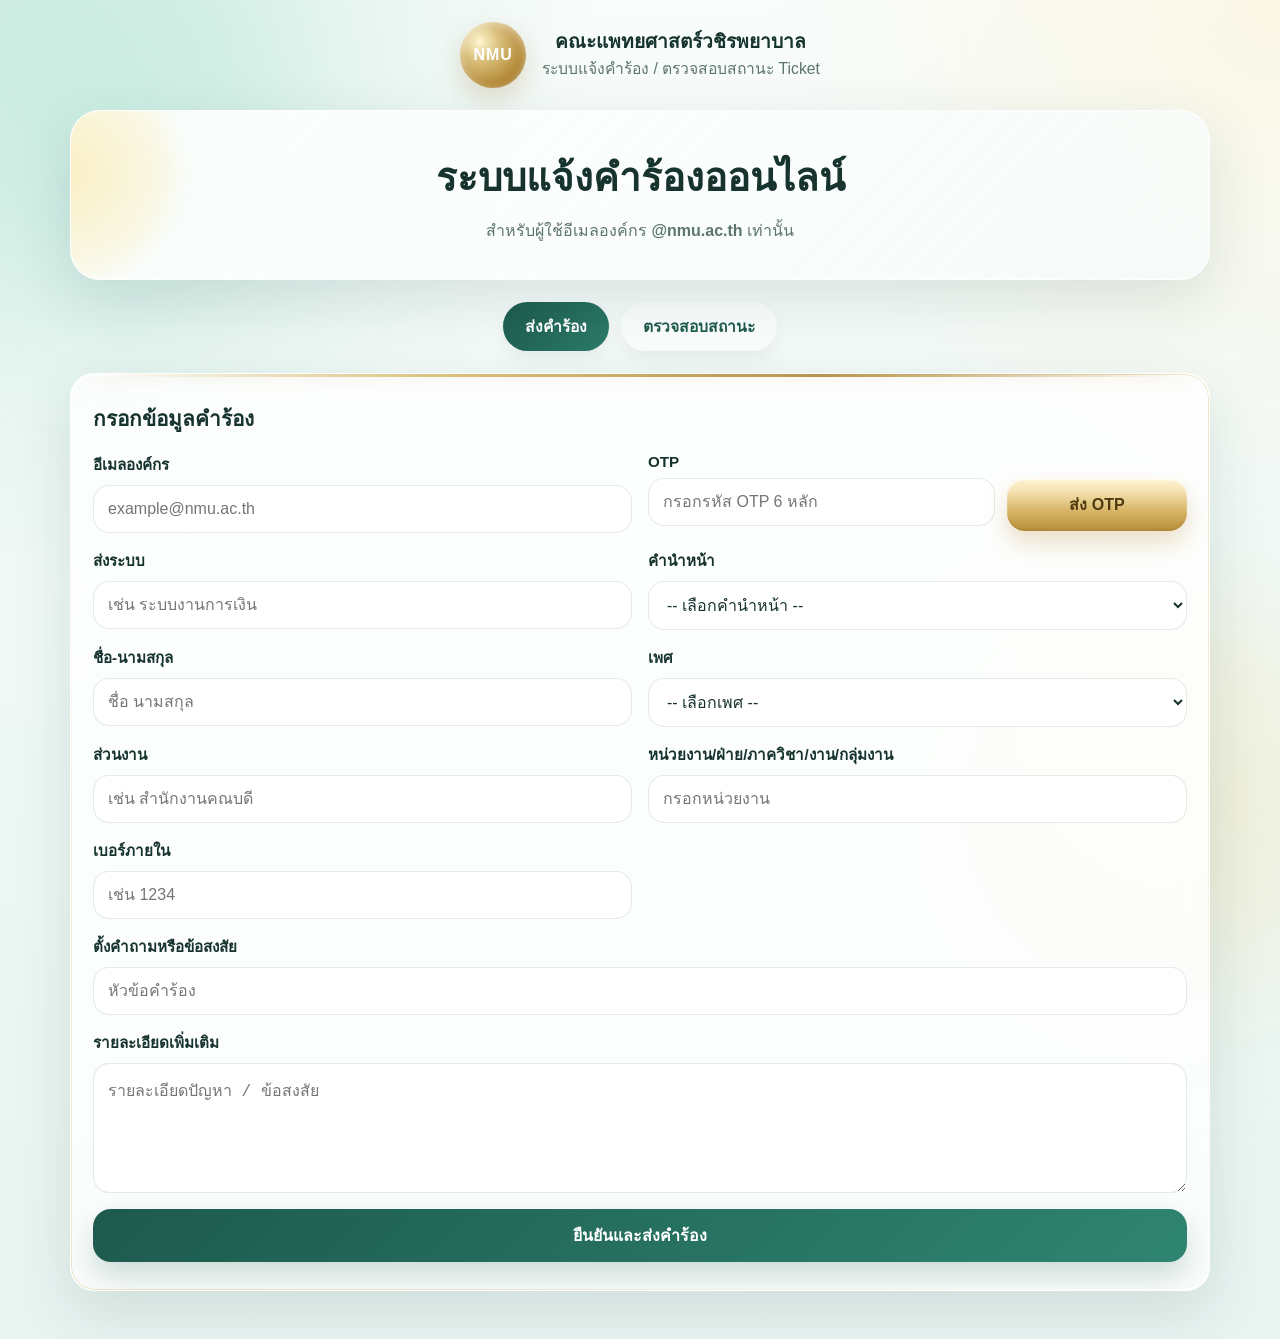
==== index.html @ 05d52d85 "Add files via upload from" ====
<!DOCTYPE html>
<html lang="th">
<head>
  <meta charset="UTF-8" />
  <meta name="viewport" content="width=device-width, initial-scale=1.0" />
  <title>ระบบแจ้งคำร้องออนไลน์</title>
  <link rel="stylesheet" href="style.css" />
</head>
<body>
  <div class="page-bg"></div>

  <header class="topbar">
    <div class="brand-wrap">
      <div class="brand-badge">NMU</div>
      <div class="brand-text">
        <div class="brand-line-1">คณะแพทยศาสตร์วชิรพยาบาล</div>
        <div class="brand-line-2">ระบบแจ้งคำร้อง / ตรวจสอบสถานะ Ticket</div>
      </div>
    </div>
  </header>

  <main class="container">
    <section class="hero-card">
      <div class="hero-glow"></div>
      <h1>ระบบแจ้งคำร้องออนไลน์</h1>
      <p>สำหรับผู้ใช้อีเมลองค์กร <strong>@nmu.ac.th</strong> เท่านั้น</p>
    </section>

    <div class="tabs">
      <button class="tab-btn active" data-tab="submitTab">ส่งคำร้อง</button>
      <button class="tab-btn" data-tab="statusTab">ตรวจสอบสถานะ</button>
    </div>

    <!-- SUBMIT TAB -->
    <section id="submitTab" class="tab-panel active">
      <div class="card luxury-card">
        <div class="card-top-line"></div>
        <h2>กรอกข้อมูลคำร้อง</h2>

        <form id="requestForm" class="form-grid">
          <div class="form-group">
            <label for="email">อีเมลองค์กร</label>
            <input type="email" id="email" placeholder="example@nmu.ac.th" required />
          </div>

          <div class="form-group otp-row">
            <div class="otp-col">
              <label for="otp">OTP</label>
              <input type="text" id="otp" placeholder="กรอกรหัส OTP 6 หลัก" maxlength="6" />
            </div>
            <div class="otp-action">
              <label>&nbsp;</label>
              <button type="button" class="btn btn-gold" id="sendOtpBtn">ส่ง OTP</button>
            </div>
          </div>

          <div class="form-group">
            <label for="sendSystem">ส่งระบบ</label>
            <input type="text" id="sendSystem" placeholder="เช่น ระบบงานการเงิน" />
          </div>

          <div class="form-group">
            <label for="titleName">คำนำหน้า</label>
            <select id="titleName">
              <option value="">-- เลือกคำนำหน้า --</option>
              <option>นาย</option>
              <option>นาง</option>
              <option>นางสาว</option>
              <option>ดร.</option>
              <option>ผศ.</option>
              <option>รศ.</option>
              <option>ศ.</option>
            </select>
          </div>

          <div class="form-group">
            <label for="fullName">ชื่อ-นามสกุล</label>
            <input type="text" id="fullName" placeholder="ชื่อ นามสกุล" required />
          </div>

          <div class="form-group">
            <label for="gender">เพศ</label>
            <select id="gender">
              <option value="">-- เลือกเพศ --</option>
              <option>ชาย</option>
              <option>หญิง</option>
              <option>ไม่ระบุ</option>
            </select>
          </div>

          <div class="form-group">
            <label for="division">ส่วนงาน</label>
            <input type="text" id="division" placeholder="เช่น สำนักงานคณบดี" />
          </div>

          <div class="form-group">
            <label for="department">หน่วยงาน/ฝ่าย/ภาควิชา/งาน/กลุ่มงาน</label>
            <input type="text" id="department" placeholder="กรอกหน่วยงาน" />
          </div>

          <div class="form-group">
            <label for="phone">เบอร์ภายใน</label>
            <input type="text" id="phone" placeholder="เช่น 1234" />
          </div>

          <div class="form-group full">
            <label for="question">ตั้งคำถามหรือข้อสงสัย</label>
            <input type="text" id="question" placeholder="หัวข้อคำร้อง" required />
          </div>

          <div class="form-group full">
            <label for="detail">รายละเอียดเพิ่มเติม</label>
            <textarea id="detail" rows="5" placeholder="รายละเอียดปัญหา / ข้อสงสัย"></textarea>
          </div>

          <div class="form-group full">
            <button type="submit" class="btn btn-primary">ยืนยันและส่งคำร้อง</button>
          </div>
        </form>
      </div>
    </section>

    <!-- STATUS TAB -->
    <section id="statusTab" class="tab-panel">
      <div class="card luxury-card">
        <div class="card-top-line"></div>
        <h2>ตรวจสอบสถานะ Ticket</h2>

        <form id="statusForm" class="form-grid">
          <div class="form-group">
            <label for="statusEmail">อีเมลองค์กร</label>
            <input type="email" id="statusEmail" placeholder="example@nmu.ac.th" required />
          </div>

          <div class="form-group otp-row">
            <div class="otp-col">
              <label for="statusOtp">OTP</label>
              <input type="text" id="statusOtp" placeholder="กรอกรหัส OTP 6 หลัก" maxlength="6" />
            </div>
            <div class="otp-action">
              <label>&nbsp;</label>
              <button type="button" class="btn btn-gold" id="sendStatusOtpBtn">ส่ง OTP</button>
            </div>
          </div>

          <div class="form-group full">
            <label for="ticketId">เลข Ticket</label>
            <input type="text" id="ticketId" placeholder="เช่น ACC210320260001" required />
          </div>

          <div class="form-group full">
            <button type="submit" class="btn btn-primary">ตรวจสอบสถานะ</button>
          </div>
        </form>

        <div id="statusResult" class="status-result hidden"></div>
      </div>
    </section>
  </main>

  <!-- POPUP -->
  <div id="popup" class="popup hidden">
    <div class="popup-card certificate-popup">
      <div class="cert-border"></div>
      <div class="cert-inner">
        <h3 id="popupTitle">สำเร็จ</h3>
        <p id="popupMessage">ดำเนินการเรียบร้อย</p>
        <button id="closePopupBtn" class="btn btn-primary">ปิด</button>
      </div>
    </div>
  </div>

  <div id="loading" class="loading hidden">
    <div class="loading-card">
      <div class="spinner"></div>
      <p>กำลังดำเนินการ...</p>
    </div>
  </div>

  <script src="app.js"></script>
</body>
</html>
---- style.css ----
:root {
  --bg1: #eef8f5;
  --bg2: #f8fcfb;
  --bg3: #e8f4f1;
  --card: rgba(255,255,255,0.82);
  --text: #16332e;
  --muted: #5d756f;
  --line: rgba(180, 151, 90, 0.28);
  --gold1: #d9bf7a;
  --gold2: #b8954a;
  --gold3: #f5e7b7;
  --green1: #1d5a4d;
  --green2: #2d7c6b;
  --shadow: 0 20px 60px rgba(15, 54, 47, 0.12);
  --radius: 24px;
}

* {
  box-sizing: border-box;
}

html, body {
  margin: 0;
  padding: 0;
  min-height: 100%;
  font-family: "Segoe UI", Tahoma, sans-serif;
  color: var(--text);
  background:
    radial-gradient(circle at top left, rgba(208,236,228,0.9), transparent 32%),
    radial-gradient(circle at top right, rgba(255,244,214,0.55), transparent 28%),
    linear-gradient(180deg, var(--bg2), var(--bg1) 55%, var(--bg3));
}

body {
  position: relative;
  overflow-x: hidden;
}

.page-bg::before,
.page-bg::after {
  content: "";
  position: fixed;
  inset: auto;
  width: 380px;
  height: 380px;
  border-radius: 50%;
  filter: blur(70px);
  pointer-events: none;
  z-index: 0;
}

.page-bg::before {
  top: -80px;
  left: -80px;
  background: rgba(191, 233, 220, 0.55);
}

.page-bg::after {
  right: -70px;
  bottom: -90px;
  background: rgba(246, 227, 175, 0.35);
}

.topbar {
  position: relative;
  z-index: 2;
  padding: 22px 20px 8px;
}

.brand-wrap {
  max-width: 1180px;
  margin: 0 auto;
  display: flex;
  align-items: center;
  justify-content: center;
  gap: 16px;
  text-align: center;
}

.brand-badge {
  width: 66px;
  height: 66px;
  border-radius: 50%;
  display: grid;
  place-items: center;
  font-weight: 800;
  letter-spacing: 1px;
  color: #fff;
  background:
    radial-gradient(circle at 30% 30%, #fff6d1 0, #d9bf7a 30%, #b28734 70%, #8f6a25 100%);
  box-shadow:
    inset 0 2px 8px rgba(255,255,255,0.55),
    0 10px 28px rgba(170, 133, 63, 0.28);
}

.brand-text {
  display: flex;
  flex-direction: column;
  gap: 4px;
}

.brand-line-1 {
  font-size: 1.2rem;
  font-weight: 800;
  line-height: 1.25;
}

.brand-line-2 {
  font-size: 0.98rem;
  color: var(--muted);
  line-height: 1.4;
}

.container {
  position: relative;
  z-index: 2;
  max-width: 1180px;
  margin: 0 auto;
  padding: 14px 20px 48px;
}

.hero-card {
  position: relative;
  overflow: hidden;
  background: linear-gradient(135deg, rgba(255,255,255,0.9), rgba(246,251,250,0.75));
  border: 1px solid rgba(255,255,255,0.85);
  border-radius: 30px;
  box-shadow: var(--shadow);
  padding: 36px 26px;
  text-align: center;
  margin-bottom: 22px;
}

.hero-card h1 {
  margin: 0 0 10px;
  font-size: clamp(1.6rem, 3vw, 2.6rem);
  font-weight: 800;
}

.hero-card p {
  margin: 0;
  color: var(--muted);
  font-size: 1rem;
}

.hero-glow {
  position: absolute;
  top: -30%;
  left: -10%;
  width: 220px;
  height: 220px;
  border-radius: 50%;
  background: radial-gradient(circle, rgba(250,237,188,0.9), rgba(250,237,188,0));
  filter: blur(12px);
}

.tabs {
  display: flex;
  gap: 12px;
  justify-content: center;
  margin-bottom: 22px;
  flex-wrap: wrap;
}

.tab-btn {
  border: none;
  border-radius: 999px;
  padding: 12px 22px;
  font-size: 0.98rem;
  font-weight: 700;
  cursor: pointer;
  transition: all 0.22s ease;
  background: rgba(255,255,255,0.65);
  color: var(--green1);
  box-shadow: 0 8px 20px rgba(0,0,0,0.06);
}

.tab-btn.active {
  color: #fff;
  background: linear-gradient(135deg, var(--green1), var(--green2));
}

.tab-panel {
  display: none;
}

.tab-panel.active {
  display: block;
}

.card {
  position: relative;
  overflow: hidden;
  border-radius: var(--radius);
  padding: 28px 22px;
  background: var(--card);
  backdrop-filter: blur(12px);
  border: 1px solid rgba(255,255,255,0.7);
  box-shadow: var(--shadow);
}

.luxury-card::before {
  content: "";
  position: absolute;
  inset: 0;
  pointer-events: none;
  border-radius: inherit;
  padding: 1px;
  background: linear-gradient(135deg, rgba(255,255,255,0.88), rgba(217,191,122,0.45), rgba(255,255,255,0.65));
  -webkit-mask:
    linear-gradient(#fff 0 0) content-box,
    linear-gradient(#fff 0 0);
  -webkit-mask-composite: xor;
          mask-composite: exclude;
}

.card-top-line {
  position: absolute;
  top: 0;
  left: 22px;
  right: 22px;
  height: 3px;
  border-radius: 0 0 999px 999px;
  background: linear-gradient(90deg, transparent, var(--gold1), var(--gold2), transparent);
  box-shadow: 0 0 16px rgba(191,149,74,0.35);
}

.card h2 {
  margin: 0 0 18px;
  font-size: 1.3rem;
}

.form-grid {
  display: grid;
  grid-template-columns: repeat(2, minmax(0, 1fr));
  gap: 16px;
}

.form-group {
  display: flex;
  flex-direction: column;
}

.form-group.full {
  grid-column: 1 / -1;
}

label {
  font-size: 0.95rem;
  font-weight: 700;
  margin-bottom: 8px;
}

input, select, textarea {
  width: 100%;
  border: 1px solid rgba(28, 87, 74, 0.12);
  background: rgba(255,255,255,0.88);
  color: var(--text);
  border-radius: 16px;
  padding: 14px 14px;
  font-size: 1rem;
  outline: none;
  transition: all 0.2s ease;
  box-shadow: inset 0 1px 0 rgba(255,255,255,0.7);
}

input:focus, select:focus, textarea:focus {
  border-color: rgba(184,149,74,0.72);
  box-shadow: 0 0 0 4px rgba(217,191,122,0.16);
}

textarea {
  resize: vertical;
  min-height: 130px;
}

.otp-row {
  display: grid;
  grid-template-columns: 1fr 180px;
  gap: 12px;
}

.otp-col,
.otp-action {
  display: flex;
  flex-direction: column;
}

.btn {
  border: none;
  border-radius: 18px;
  padding: 14px 20px;
  font-size: 1rem;
  font-weight: 800;
  cursor: pointer;
  transition: transform 0.18s ease, box-shadow 0.18s ease, opacity 0.18s ease;
}

.btn:hover {
  transform: translateY(-1px);
}

.btn:active {
  transform: translateY(0);
}

.btn-primary {
  color: #fff;
  background: linear-gradient(135deg, #1d5a4d, #2f8571);
  box-shadow: 0 14px 30px rgba(29, 90, 77, 0.22);
}

.btn-gold {
  color: #4f3a10;
  background:
    linear-gradient(180deg, #fff5d8 0%, #f3dfab 28%, #d7b567 62%, #b98f3a 100%);
  box-shadow:
    inset 0 2px 2px rgba(255,255,255,0.78),
    inset 0 -2px 3px rgba(111,78,20,0.12),
    0 12px 24px rgba(185, 143, 58, 0.28);
}

.status-result {
  margin-top: 18px;
  border-radius: 18px;
  padding: 18px;
  background: rgba(255,255,255,0.76);
  border: 1px solid rgba(184,149,74,0.2);
}

.status-item {
  padding: 10px 0;
  border-bottom: 1px dashed rgba(20,50,45,0.1);
}

.status-item:last-child {
  border-bottom: none;
}

.hidden {
  display: none !important;
}

.popup,
.loading {
  position: fixed;
  inset: 0;
  z-index: 9999;
  display: grid;
  place-items: center;
  background: rgba(8, 24, 20, 0.26);
  backdrop-filter: blur(6px);
  padding: 20px;
}

.popup-card,
.loading-card {
  width: min(92vw, 480px);
  background: rgba(255,255,255,0.95);
  border-radius: 24px;
  box-shadow: 0 30px 80px rgba(0,0,0,0.18);
}

.certificate-popup {
  position: relative;
  overflow: hidden;
  padding: 14px;
  background:
    linear-gradient(135deg, rgba(255,255,255,0.98), rgba(255,250,238,0.98));
}

.cert-border {
  position: absolute;
  inset: 0;
  pointer-events: none;
  border-radius: 24px;
  padding: 2px;
  background: linear-gradient(135deg, #fff4cf, #d7b567, #fff8e1);
  -webkit-mask:
    linear-gradient(#fff 0 0) content-box,
    linear-gradient(#fff 0 0);
  -webkit-mask-composite: xor;
          mask-composite: exclude;
}

.cert-inner {
  position: relative;
  padding: 28px 22px 22px;
  text-align: center;
}

.cert-inner h3 {
  margin: 0 0 12px;
  font-size: 1.45rem;
}

.cert-inner p {
  margin: 0 0 18px;
  color: var(--muted);
  line-height: 1.7;
  word-break: break-word;
}

.loading-card {
  text-align: center;
  padding: 26px;
}

.spinner {
  width: 52px;
  height: 52px;
  margin: 0 auto 12px;
  border: 5px solid rgba(29,90,77,0.12);
  border-top-color: var(--green1);
  border-radius: 50%;
  animation: spin 0.75s linear infinite;
}

@keyframes spin {
  to { transform: rotate(360deg); }
}

@media (max-width: 860px) {
  .form-grid {
    grid-template-columns: 1fr;
  }

  .otp-row {
    grid-template-columns: 1fr;
  }
}

@media (max-width: 560px) {
  .topbar {
    padding-top: 18px;
  }

  .brand-wrap {
    align-items: center;
    gap: 12px;
  }

  .brand-badge {
    width: 54px;
    height: 54px;
    font-size: 0.95rem;
  }

  .brand-line-1 {
    font-size: 1rem;
  }

  .brand-line-2 {
    font-size: 0.86rem;
  }

  .hero-card,
  .card {
    padding: 22px 16px;
    border-radius: 22px;
  }

  .btn {
    width: 100%;
  }
}
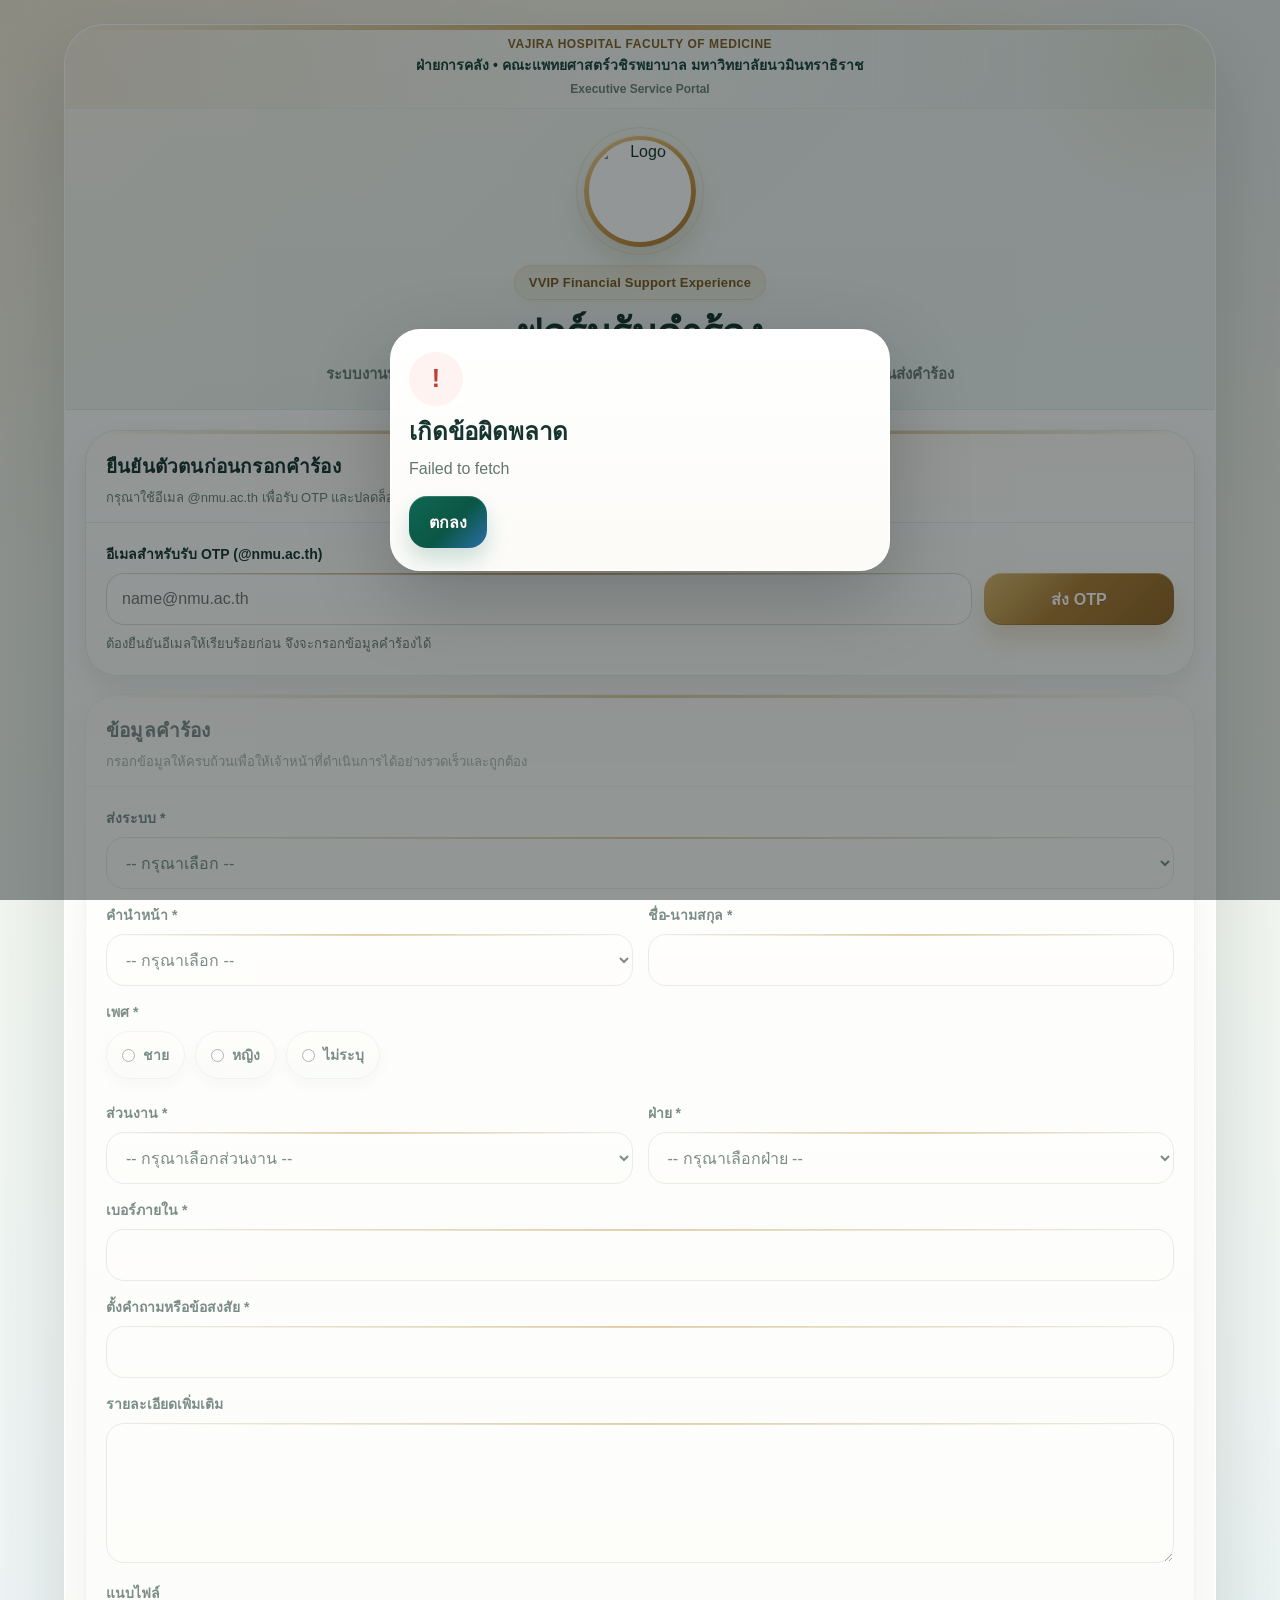
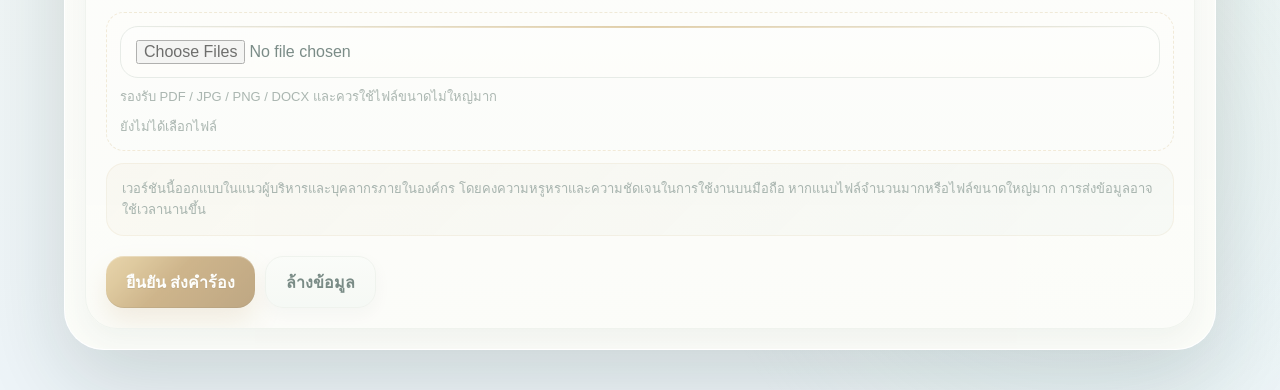
==== commit dc0dd98d: "Add files via upload" ====
--- a/index.html
+++ b/index.html
@@ -1,182 +1,216 @@
 <!DOCTYPE html>
 <html lang="th">
-<head>
-  <meta charset="UTF-8" />
-  <meta name="viewport" content="width=device-width, initial-scale=1.0" />
-  <title>ระบบแจ้งคำร้องออนไลน์</title>
-  <link rel="stylesheet" href="style.css" />
-</head>
-<body>
-  <div class="page-bg"></div>
-
-  <header class="topbar">
-    <div class="brand-wrap">
-      <div class="brand-badge">NMU</div>
-      <div class="brand-text">
-        <div class="brand-line-1">คณะแพทยศาสตร์วชิรพยาบาล</div>
-        <div class="brand-line-2">ระบบแจ้งคำร้อง / ตรวจสอบสถานะ Ticket</div>
-      </div>
-    </div>
-  </header>
-
-  <main class="container">
-    <section class="hero-card">
-      <div class="hero-glow"></div>
-      <h1>ระบบแจ้งคำร้องออนไลน์</h1>
-      <p>สำหรับผู้ใช้อีเมลองค์กร <strong>@nmu.ac.th</strong> เท่านั้น</p>
-    </section>
-
-    <div class="tabs">
-      <button class="tab-btn active" data-tab="submitTab">ส่งคำร้อง</button>
-      <button class="tab-btn" data-tab="statusTab">ตรวจสอบสถานะ</button>
-    </div>
-
-    <!-- SUBMIT TAB -->
-    <section id="submitTab" class="tab-panel active">
-      <div class="card luxury-card">
-        <div class="card-top-line"></div>
-        <h2>กรอกข้อมูลคำร้อง</h2>
-
-        <form id="requestForm" class="form-grid">
-          <div class="form-group">
-            <label for="email">อีเมลองค์กร</label>
-            <input type="email" id="email" placeholder="example@nmu.ac.th" required />
+  <head>
+    <meta charset="UTF-8">
+    <meta name="viewport" content="width=device-width, initial-scale=1, viewport-fit=cover">
+    <title>ฟอร์มรับคำร้อง - ฝ่ายการคลัง</title>
+    <link rel="stylesheet" href="style.css">
+  </head>
+  <body>
+    <div class="page">
+      <div class="shell">
+        <section class="hero">
+          <div class="hero-topbar">
+            <div class="hero-topbar-left">
+              <div class="inst-line-1">Vajira Hospital Faculty of Medicine</div>
+              <div class="inst-line-2">ฝ่ายการคลัง • คณะแพทยศาสตร์วชิรพยาบาล มหาวิทยาลัยนวมินทราธิราช</div>
+            </div>
+            <div class="hero-topbar-right">Executive Service Portal</div>
           </div>
 
-          <div class="form-group otp-row">
-            <div class="otp-col">
-              <label for="otp">OTP</label>
-              <input type="text" id="otp" placeholder="กรอกรหัส OTP 6 หลัก" maxlength="6" />
-            </div>
-            <div class="otp-action">
-              <label>&nbsp;</label>
-              <button type="button" class="btn btn-gold" id="sendOtpBtn">ส่ง OTP</button>
+          <div class="hero-main">
+            <div class="logo-frame">
+              <img
+                id="mainLogo"
+                src="https://drive.google.com/thumbnail?id=11pn9kzQIox1rgSxTGEpkeTaKn_-sllod&sz=w400"
+                alt="Logo"
+                loading="eager"
+                decoding="async"
+                onerror="this.onerror=null;this.src='https://drive.google.com/uc?export=view&id=11pn9kzQIox1rgSxTGEpkeTaKn_-sllod';"
+              >
+            </div>
+
+            <div class="hero-content">
+              <div class="hero-badge">VVIP Financial Support Experience</div>
+              <h1 class="hero-title">ฟอร์มรับคำร้อง</h1>
+              <p class="hero-subtitle">ระบบงานบัญชี สำหรับบุคลากรภายในองค์กร พร้อมยืนยันตัวตนด้วยอีเมลมหาวิทยาลัยก่อนส่งคำร้อง</p>
             </div>
           </div>
-
-          <div class="form-group">
-            <label for="sendSystem">ส่งระบบ</label>
-            <input type="text" id="sendSystem" placeholder="เช่น ระบบงานการเงิน" />
+        </section>
+
+        <div class="content">
+          <section class="panel">
+            <div class="panel-head">
+              <h2 class="panel-title">ยืนยันตัวตนก่อนกรอกคำร้อง</h2>
+              <p class="panel-sub">กรุณาใช้อีเมล @nmu.ac.th เพื่อรับ OTP และปลดล็อกแบบฟอร์มสำหรับการส่งคำร้อง</p>
+            </div>
+
+            <div class="panel-body">
+              <div class="field">
+                <label>อีเมลสำหรับรับ OTP (@nmu.ac.th)</label>
+                <div class="verify-layout">
+                  <div class="input-shell">
+                    <input type="email" id="ownerEmail" placeholder="name@nmu.ac.th" autocomplete="email">
+                  </div>
+                  <button class="btn-primary" type="button" id="otpBtn" onclick="openOtpFlow()">ส่ง OTP</button>
+                </div>
+
+                <div class="note">ต้องยืนยันอีเมลให้เรียบร้อยก่อน จึงจะกรอกข้อมูลคำร้องได้</div>
+                <div id="verifiedBadge" class="verified-badge hidden"></div>
+              </div>
+            </div>
+          </section>
+
+          <section class="panel form-locked" id="ticketFormArea">
+            <div class="panel-head">
+              <h2 class="panel-title">ข้อมูลคำร้อง</h2>
+              <p class="panel-sub">กรอกข้อมูลให้ครบถ้วนเพื่อให้เจ้าหน้าที่ดำเนินการได้อย่างรวดเร็วและถูกต้อง</p>
+            </div>
+
+            <div class="panel-body">
+              <div class="grid">
+                <div class="field full">
+                  <label>ส่งระบบ *</label>
+                  <div class="input-shell">
+                    <select id="sendSystem">
+                      <option value="">-- กรุณาเลือก --</option>
+                    </select>
+                  </div>
+                </div>
+
+                <div class="field">
+                  <label>คำนำหน้า *</label>
+                  <div class="input-shell">
+                    <select id="titleName">
+                      <option value="">-- กรุณาเลือก --</option>
+                      <option value="นาย">นาย</option>
+                      <option value="นาง">นาง</option>
+                      <option value="นางสาว">นางสาว</option>
+                      <option value="อื่นๆ">อื่นๆ</option>
+                    </select>
+                  </div>
+                </div>
+
+                <div class="field">
+                  <label>ชื่อ-นามสกุล *</label>
+                  <div class="input-shell">
+                    <input type="text" id="fullName" autocomplete="name">
+                  </div>
+                </div>
+
+                <div class="field full">
+                  <label>เพศ *</label>
+                  <div class="radio-wrap">
+                    <label class="radio-pill"><input type="radio" name="gender" value="ชาย"> ชาย</label>
+                    <label class="radio-pill"><input type="radio" name="gender" value="หญิง"> หญิง</label>
+                    <label class="radio-pill"><input type="radio" name="gender" value="ไม่ระบุ"> ไม่ระบุ</label>
+                  </div>
+                </div>
+
+                <div class="field">
+                  <label>ส่วนงาน *</label>
+                  <div class="input-shell">
+                    <select id="division">
+                      <option value="">-- กรุณาเลือกส่วนงาน --</option>
+                    </select>
+                  </div>
+                </div>
+
+                <div class="field">
+                  <label>ฝ่าย *</label>
+                  <div class="input-shell">
+                    <select id="department">
+                      <option value="">-- กรุณาเลือกฝ่าย --</option>
+                    </select>
+                  </div>
+                </div>
+
+                <div class="field full">
+                  <label>เบอร์ภายใน *</label>
+                  <div class="input-shell">
+                    <input type="text" id="phone" inputmode="numeric">
+                  </div>
+                </div>
+
+                <div class="field full">
+                  <label>ตั้งคำถามหรือข้อสงสัย *</label>
+                  <div class="input-shell">
+                    <input type="text" id="question">
+                  </div>
+                </div>
+
+                <div class="field full">
+                  <label>รายละเอียดเพิ่มเติม</label>
+                  <div class="input-shell">
+                    <textarea id="detail"></textarea>
+                  </div>
+                </div>
+
+                <div class="field full">
+                  <label>แนบไฟล์</label>
+                  <div class="file-card">
+                    <div class="input-shell">
+                      <input type="file" id="files" multiple>
+                    </div>
+                    <div class="note">รองรับ PDF / JPG / PNG / DOCX และควรใช้ไฟล์ขนาดไม่ใหญ่มาก</div>
+                    <div id="fileSummary" class="file-summary">ยังไม่ได้เลือกไฟล์</div>
+                  </div>
+                </div>
+              </div>
+
+              <div class="vvip-box">
+                เวอร์ชันนี้ออกแบบในแนวผู้บริหารและบุคลากรภายในองค์กร โดยคงความหรูหราและความชัดเจนในการใช้งานบนมือถือ หากแนบไฟล์จำนวนมากหรือไฟล์ขนาดใหญ่มาก การส่งข้อมูลอาจใช้เวลานานขึ้น
+              </div>
+
+              <div class="actions">
+                <button class="btn-primary" type="button" id="submitBtn" onclick="submitTicket()">ยืนยัน ส่งคำร้อง</button>
+                <button class="btn-secondary" type="button" onclick="resetForm()">ล้างข้อมูล</button>
+              </div>
+            </div>
+          </section>
+        </div>
+      </div>
+    </div>
+
+    <div id="loadingOverlay" class="loading-overlay">
+      <div class="loading-box">
+        <div class="spinner"></div>
+        <div id="loadingText">กำลังดำเนินการ...</div>
+      </div>
+    </div>
+
+    <div id="otpModal" class="modal-backdrop">
+      <div class="modal">
+        <h3>ยืนยันอีเมล</h3>
+        <p id="otpModalText">กรุณากรอก OTP ที่ส่งไปยังอีเมลของท่าน</p>
+
+        <div class="field">
+          <label>OTP 6 หลัก</label>
+          <div class="input-shell">
+            <input type="text" id="otpInput" maxlength="6" inputmode="numeric" placeholder="กรอกรหัส 6 หลัก">
           </div>
-
-          <div class="form-group">
-            <label for="titleName">คำนำหน้า</label>
-            <select id="titleName">
-              <option value="">-- เลือกคำนำหน้า --</option>
-              <option>นาย</option>
-              <option>นาง</option>
-              <option>นางสาว</option>
-              <option>ดร.</option>
-              <option>ผศ.</option>
-              <option>รศ.</option>
-              <option>ศ.</option>
-            </select>
-          </div>
-
-          <div class="form-group">
-            <label for="fullName">ชื่อ-นามสกุล</label>
-            <input type="text" id="fullName" placeholder="ชื่อ นามสกุล" required />
-          </div>
-
-          <div class="form-group">
-            <label for="gender">เพศ</label>
-            <select id="gender">
-              <option value="">-- เลือกเพศ --</option>
-              <option>ชาย</option>
-              <option>หญิง</option>
-              <option>ไม่ระบุ</option>
-            </select>
-          </div>
-
-          <div class="form-group">
-            <label for="division">ส่วนงาน</label>
-            <input type="text" id="division" placeholder="เช่น สำนักงานคณบดี" />
-          </div>
-
-          <div class="form-group">
-            <label for="department">หน่วยงาน/ฝ่าย/ภาควิชา/งาน/กลุ่มงาน</label>
-            <input type="text" id="department" placeholder="กรอกหน่วยงาน" />
-          </div>
-
-          <div class="form-group">
-            <label for="phone">เบอร์ภายใน</label>
-            <input type="text" id="phone" placeholder="เช่น 1234" />
-          </div>
-
-          <div class="form-group full">
-            <label for="question">ตั้งคำถามหรือข้อสงสัย</label>
-            <input type="text" id="question" placeholder="หัวข้อคำร้อง" required />
-          </div>
-
-          <div class="form-group full">
-            <label for="detail">รายละเอียดเพิ่มเติม</label>
-            <textarea id="detail" rows="5" placeholder="รายละเอียดปัญหา / ข้อสงสัย"></textarea>
-          </div>
-
-          <div class="form-group full">
-            <button type="submit" class="btn btn-primary">ยืนยันและส่งคำร้อง</button>
-          </div>
-        </form>
-      </div>
-    </section>
-
-    <!-- STATUS TAB -->
-    <section id="statusTab" class="tab-panel">
-      <div class="card luxury-card">
-        <div class="card-top-line"></div>
-        <h2>ตรวจสอบสถานะ Ticket</h2>
-
-        <form id="statusForm" class="form-grid">
-          <div class="form-group">
-            <label for="statusEmail">อีเมลองค์กร</label>
-            <input type="email" id="statusEmail" placeholder="example@nmu.ac.th" required />
-          </div>
-
-          <div class="form-group otp-row">
-            <div class="otp-col">
-              <label for="statusOtp">OTP</label>
-              <input type="text" id="statusOtp" placeholder="กรอกรหัส OTP 6 หลัก" maxlength="6" />
-            </div>
-            <div class="otp-action">
-              <label>&nbsp;</label>
-              <button type="button" class="btn btn-gold" id="sendStatusOtpBtn">ส่ง OTP</button>
-            </div>
-          </div>
-
-          <div class="form-group full">
-            <label for="ticketId">เลข Ticket</label>
-            <input type="text" id="ticketId" placeholder="เช่น ACC210320260001" required />
-          </div>
-
-          <div class="form-group full">
-            <button type="submit" class="btn btn-primary">ตรวจสอบสถานะ</button>
-          </div>
-        </form>
-
-        <div id="statusResult" class="status-result hidden"></div>
-      </div>
-    </section>
-  </main>
-
-  <!-- POPUP -->
-  <div id="popup" class="popup hidden">
-    <div class="popup-card certificate-popup">
-      <div class="cert-border"></div>
-      <div class="cert-inner">
-        <h3 id="popupTitle">สำเร็จ</h3>
-        <p id="popupMessage">ดำเนินการเรียบร้อย</p>
-        <button id="closePopupBtn" class="btn btn-primary">ปิด</button>
-      </div>
-    </div>
-  </div>
-
-  <div id="loading" class="loading hidden">
-    <div class="loading-card">
-      <div class="spinner"></div>
-      <p>กำลังดำเนินการ...</p>
-    </div>
-  </div>
-
-  <script src="app.js"></script>
-</body>
+        </div>
+
+        <div class="modal-actions">
+          <button class="btn-primary vip-dark" type="button" onclick="verifyOtp()">ยืนยัน OTP</button>
+          <button class="btn-outline" type="button" onclick="closeOtpModal()">ยกเลิก</button>
+        </div>
+      </div>
+    </div>
+
+    <div id="alertModal" class="modal-backdrop">
+      <div class="modal">
+        <div id="alertIcon" class="alert-icon alert-success">✓</div>
+        <h3 id="alertTitle">สำเร็จ</h3>
+        <p id="alertMessage">ทำรายการเรียบร้อยแล้ว</p>
+        <div id="alertExtra"></div>
+
+        <div class="modal-actions">
+          <button class="btn-primary vip-dark" type="button" onclick="closeAlertModal()">ตกลง</button>
+        </div>
+      </div>
+    </div>
+
+    <script src="app.js"></script>
+  </body>
 </html>
--- a/style.css
+++ b/style.css
@@ -1,466 +1,778 @@
-:root {
-  --bg1: #eef8f5;
-  --bg2: #f8fcfb;
-  --bg3: #e8f4f1;
-  --card: rgba(255,255,255,0.82);
-  --text: #16332e;
-  --muted: #5d756f;
-  --line: rgba(180, 151, 90, 0.28);
-  --gold1: #d9bf7a;
-  --gold2: #b8954a;
-  --gold3: #f5e7b7;
-  --green1: #1d5a4d;
-  --green2: #2d7c6b;
-  --shadow: 0 20px 60px rgba(15, 54, 47, 0.12);
-  --radius: 24px;
-}
-
-* {
-  box-sizing: border-box;
-}
-
-html, body {
-  margin: 0;
-  padding: 0;
-  min-height: 100%;
-  font-family: "Segoe UI", Tahoma, sans-serif;
-  color: var(--text);
+* { box-sizing: border-box; }
+
+:root{
+  --bg-1:#f9f5ec;
+  --bg-2:#f1f6f2;
+  --bg-3:#edf4f8;
+
+  --surface:#ffffff;
+  --surface-soft:#fdfcf9;
+  --surface-warm:#fffdf8;
+
+  --text:#17352f;
+  --muted:#6c8079;
+
+  --line:#e7ece6;
+  --line-strong:#d8dfd9;
+
+  --emerald:#0f6753;
+  --emerald-deep:#0b5645;
+  --royal:#2b6ea7;
+
+  --gold:#c8a25a;
+  --gold-deep:#ab7d37;
+  --gold-soft:rgba(200,162,90,.16);
+  --gold-line:rgba(200,162,90,.35);
+
+  --success-bg:#eefcf4;
+  --success-text:#126947;
+
+  --danger:#be4032;
+  --danger-bg:#fff3f1;
+
+  --shadow-xs:0 6px 16px rgba(18,44,39,.05);
+  --shadow-sm:0 12px 28px rgba(18,44,39,.08);
+  --shadow-md:0 22px 54px rgba(18,44,39,.12);
+  --shadow-lg:0 30px 84px rgba(18,44,39,.16);
+
+  --radius-xxl:36px;
+  --radius-xl:28px;
+  --radius-lg:20px;
+  --radius-md:16px;
+}
+
+html, body{
+  margin:0;
+  padding:0;
+  min-height:100%;
+  font-family: Arial, "Noto Sans Thai", sans-serif;
+  color:var(--text);
   background:
-    radial-gradient(circle at top left, rgba(208,236,228,0.9), transparent 32%),
-    radial-gradient(circle at top right, rgba(255,244,214,0.55), transparent 28%),
-    linear-gradient(180deg, var(--bg2), var(--bg1) 55%, var(--bg3));
-}
-
-body {
-  position: relative;
-  overflow-x: hidden;
-}
-
-.page-bg::before,
-.page-bg::after {
-  content: "";
-  position: fixed;
-  inset: auto;
-  width: 380px;
-  height: 380px;
-  border-radius: 50%;
-  filter: blur(70px);
-  pointer-events: none;
-  z-index: 0;
-}
-
-.page-bg::before {
-  top: -80px;
-  left: -80px;
-  background: rgba(191, 233, 220, 0.55);
-}
-
-.page-bg::after {
-  right: -70px;
-  bottom: -90px;
-  background: rgba(246, 227, 175, 0.35);
-}
-
-.topbar {
-  position: relative;
-  z-index: 2;
-  padding: 22px 20px 8px;
-}
-
-.brand-wrap {
-  max-width: 1180px;
-  margin: 0 auto;
-  display: flex;
-  align-items: center;
-  justify-content: center;
-  gap: 16px;
-  text-align: center;
-}
-
-.brand-badge {
-  width: 66px;
-  height: 66px;
-  border-radius: 50%;
-  display: grid;
-  place-items: center;
-  font-weight: 800;
-  letter-spacing: 1px;
-  color: #fff;
+    radial-gradient(circle at 0% 0%, rgba(225,204,161,.25), transparent 24%),
+    radial-gradient(circle at 100% 0%, rgba(197,223,242,.32), transparent 22%),
+    radial-gradient(circle at 84% 88%, rgba(198,233,218,.20), transparent 19%),
+    linear-gradient(180deg, var(--bg-1) 0%, var(--bg-2) 55%, var(--bg-3) 100%);
+}
+
+body{
+  overflow-x:hidden;
+}
+
+.page{
+  max-width:1180px;
+  margin:0 auto;
+  padding:24px 14px 40px;
+}
+
+.shell{
+  position:relative;
+  overflow:hidden;
+  border-radius:40px;
+  background:linear-gradient(180deg, rgba(255,255,255,.985), rgba(251,252,248,.985));
+  border:1px solid rgba(255,255,255,.96);
+  box-shadow:var(--shadow-lg);
+}
+
+.shell::before{
+  content:"";
+  position:absolute;
+  inset:0 0 auto 0;
+  height:5px;
+  background:linear-gradient(90deg, rgba(200,162,90,0), rgba(200,162,90,1), rgba(200,162,90,0));
+  z-index:2;
+}
+
+.shell::after{
+  content:"";
+  position:absolute;
+  right:-120px;
+  top:-120px;
+  width:320px;
+  height:320px;
+  border-radius:50%;
+  background:radial-gradient(circle, rgba(200,162,90,.12), rgba(200,162,90,0) 68%);
+  pointer-events:none;
+}
+
+.hero{
+  position:relative;
+  padding:0;
+  border-bottom:1px solid var(--line);
   background:
-    radial-gradient(circle at 30% 30%, #fff6d1 0, #d9bf7a 30%, #b28734 70%, #8f6a25 100%);
+    linear-gradient(135deg, rgba(200,162,90,.08), rgba(15,103,83,.05) 45%, rgba(43,110,167,.05)),
+    linear-gradient(180deg, #fffdfa, #f9fcfa);
+}
+
+.hero-topbar{
+  padding:12px 24px;
+  border-bottom:1px solid rgba(231,236,230,.78);
+  background:
+    linear-gradient(90deg, rgba(200,162,90,.10), rgba(255,255,255,.35), rgba(15,103,83,.05));
+  display:flex;
+  flex-direction:column;
+  align-items:center;
+  justify-content:center;
+  gap:6px;
+  text-align:center;
+}
+
+.hero-topbar-left{
+  min-width:0;
+  width:100%;
+  text-align:center;
+}
+
+.inst-line-1{
+  font-size:12px;
+  font-weight:800;
+  letter-spacing:.55px;
+  text-transform:uppercase;
+  color:#83602a;
+}
+
+.inst-line-2{
+  margin-top:3px;
+  font-size:14px;
+  font-weight:800;
+  color:#17423a;
+  word-break:break-word;
+}
+
+.hero-topbar-right{
+  font-size:12px;
+  color:#6e8079;
+  font-weight:700;
+  white-space:normal;
+  text-align:center;
+}
+
+.hero-main{
+  padding:26px 24px 22px;
+  display:flex;
+  flex-direction:column;
+  align-items:center;
+  justify-content:center;
+  gap:18px;
+  text-align:center;
+}
+
+.logo-frame{
+  position:relative;
+  width:112px;
+  height:112px;
+  border-radius:50%;
+  padding:5px;
+  background:linear-gradient(145deg, #efd59d, #c79846 58%, #a97730);
   box-shadow:
-    inset 0 2px 8px rgba(255,255,255,0.55),
-    0 10px 28px rgba(170, 133, 63, 0.28);
-}
-
-.brand-text {
-  display: flex;
-  flex-direction: column;
-  gap: 4px;
-}
-
-.brand-line-1 {
-  font-size: 1.2rem;
-  font-weight: 800;
-  line-height: 1.25;
-}
-
-.brand-line-2 {
-  font-size: 0.98rem;
-  color: var(--muted);
-  line-height: 1.4;
-}
-
-.container {
-  position: relative;
-  z-index: 2;
-  max-width: 1180px;
-  margin: 0 auto;
-  padding: 14px 20px 48px;
-}
-
-.hero-card {
-  position: relative;
-  overflow: hidden;
-  background: linear-gradient(135deg, rgba(255,255,255,0.9), rgba(246,251,250,0.75));
-  border: 1px solid rgba(255,255,255,0.85);
-  border-radius: 30px;
-  box-shadow: var(--shadow);
-  padding: 36px 26px;
-  text-align: center;
-  margin-bottom: 22px;
-}
-
-.hero-card h1 {
-  margin: 0 0 10px;
-  font-size: clamp(1.6rem, 3vw, 2.6rem);
-  font-weight: 800;
-}
-
-.hero-card p {
-  margin: 0;
-  color: var(--muted);
-  font-size: 1rem;
-}
-
-.hero-glow {
-  position: absolute;
-  top: -30%;
-  left: -10%;
-  width: 220px;
-  height: 220px;
-  border-radius: 50%;
-  background: radial-gradient(circle, rgba(250,237,188,0.9), rgba(250,237,188,0));
-  filter: blur(12px);
-}
-
-.tabs {
-  display: flex;
-  gap: 12px;
-  justify-content: center;
-  margin-bottom: 22px;
-  flex-wrap: wrap;
-}
-
-.tab-btn {
-  border: none;
-  border-radius: 999px;
-  padding: 12px 22px;
-  font-size: 0.98rem;
-  font-weight: 700;
-  cursor: pointer;
-  transition: all 0.22s ease;
-  background: rgba(255,255,255,0.65);
-  color: var(--green1);
-  box-shadow: 0 8px 20px rgba(0,0,0,0.06);
-}
-
-.tab-btn.active {
-  color: #fff;
-  background: linear-gradient(135deg, var(--green1), var(--green2));
-}
-
-.tab-panel {
-  display: none;
-}
-
-.tab-panel.active {
-  display: block;
-}
-
-.card {
-  position: relative;
-  overflow: hidden;
-  border-radius: var(--radius);
-  padding: 28px 22px;
-  background: var(--card);
-  backdrop-filter: blur(12px);
-  border: 1px solid rgba(255,255,255,0.7);
-  box-shadow: var(--shadow);
-}
-
-.luxury-card::before {
-  content: "";
-  position: absolute;
-  inset: 0;
-  pointer-events: none;
-  border-radius: inherit;
-  padding: 1px;
-  background: linear-gradient(135deg, rgba(255,255,255,0.88), rgba(217,191,122,0.45), rgba(255,255,255,0.65));
-  -webkit-mask:
-    linear-gradient(#fff 0 0) content-box,
-    linear-gradient(#fff 0 0);
-  -webkit-mask-composite: xor;
-          mask-composite: exclude;
-}
-
-.card-top-line {
-  position: absolute;
-  top: 0;
-  left: 22px;
-  right: 22px;
-  height: 3px;
-  border-radius: 0 0 999px 999px;
-  background: linear-gradient(90deg, transparent, var(--gold1), var(--gold2), transparent);
-  box-shadow: 0 0 16px rgba(191,149,74,0.35);
-}
-
-.card h2 {
-  margin: 0 0 18px;
-  font-size: 1.3rem;
-}
-
-.form-grid {
-  display: grid;
-  grid-template-columns: repeat(2, minmax(0, 1fr));
-  gap: 16px;
-}
-
-.form-group {
-  display: flex;
-  flex-direction: column;
-}
-
-.form-group.full {
-  grid-column: 1 / -1;
-}
-
-label {
-  font-size: 0.95rem;
-  font-weight: 700;
-  margin-bottom: 8px;
-}
-
-input, select, textarea {
-  width: 100%;
-  border: 1px solid rgba(28, 87, 74, 0.12);
-  background: rgba(255,255,255,0.88);
-  color: var(--text);
-  border-radius: 16px;
-  padding: 14px 14px;
-  font-size: 1rem;
-  outline: none;
-  transition: all 0.2s ease;
-  box-shadow: inset 0 1px 0 rgba(255,255,255,0.7);
-}
-
-input:focus, select:focus, textarea:focus {
-  border-color: rgba(184,149,74,0.72);
-  box-shadow: 0 0 0 4px rgba(217,191,122,0.16);
-}
-
-textarea {
-  resize: vertical;
-  min-height: 130px;
-}
-
-.otp-row {
-  display: grid;
-  grid-template-columns: 1fr 180px;
-  gap: 12px;
-}
-
-.otp-col,
-.otp-action {
-  display: flex;
-  flex-direction: column;
-}
-
-.btn {
-  border: none;
-  border-radius: 18px;
-  padding: 14px 20px;
-  font-size: 1rem;
-  font-weight: 800;
-  cursor: pointer;
-  transition: transform 0.18s ease, box-shadow 0.18s ease, opacity 0.18s ease;
-}
-
-.btn:hover {
-  transform: translateY(-1px);
-}
-
-.btn:active {
-  transform: translateY(0);
-}
-
-.btn-primary {
-  color: #fff;
-  background: linear-gradient(135deg, #1d5a4d, #2f8571);
-  box-shadow: 0 14px 30px rgba(29, 90, 77, 0.22);
-}
-
-.btn-gold {
-  color: #4f3a10;
+    0 16px 30px rgba(113,87,42,.18),
+    inset 0 1px 0 rgba(255,255,255,.75);
+  margin:0 auto;
+}
+
+.logo-frame::before{
+  content:"";
+  position:absolute;
+  inset:-8px;
+  border-radius:50%;
+  border:1px solid rgba(200,162,90,.24);
+}
+
+.logo-frame img{
+  width:100%;
+  height:100%;
+  display:block;
+  object-fit:cover;
+  border-radius:50%;
+  border:3px solid #fff;
+  background:#fff;
+}
+
+.hero-content{
+  min-width:0;
+  width:100%;
+  display:flex;
+  flex-direction:column;
+  align-items:center;
+  justify-content:center;
+  text-align:center;
+}
+
+.hero-badge{
+  display:inline-flex;
+  align-items:center;
+  gap:8px;
+  max-width:100%;
+  padding:9px 14px;
+  border-radius:999px;
+  background:linear-gradient(180deg, rgba(200,162,90,.18), rgba(200,162,90,.08));
+  border:1px solid rgba(200,162,90,.22);
+  color:#7a5a24;
+  font-size:13px;
+  font-weight:800;
+  letter-spacing:.2px;
+  margin:0 auto 12px;
+  box-shadow:0 6px 16px rgba(200,162,90,.08);
+  justify-content:center;
+}
+
+.hero-title{
+  margin:0 0 6px;
+  font-size:38px;
+  line-height:1.14;
+  font-weight:800;
+  letter-spacing:.2px;
+  word-break:break-word;
+  text-align:center;
+}
+
+.hero-subtitle{
+  margin:0 auto;
+  color:var(--muted);
+  font-size:15px;
+  font-weight:700;
+  line-height:1.7;
+  text-align:center;
+  max-width:860px;
+}
+
+@media (max-width: 720px){
+  .hero-topbar{
+    padding:12px 14px;
+  }
+
+  .hero-main{
+    padding:18px 14px 16px;
+    display:flex;
+    flex-direction:column;
+    align-items:center;
+    justify-content:center;
+    text-align:center;
+    gap:14px;
+  }
+
+  .logo-frame{
+    width:94px;
+    height:94px;
+  }
+
+  .hero-badge{
+    font-size:12px;
+    padding:8px 12px;
+  }
+
+  .hero-title{
+    font-size:26px;
+  }
+
+  .hero-subtitle{
+    font-size:14px;
+  }
+}
+
+.content{
+  padding:20px;
+}
+
+.panel{
+  position:relative;
+  overflow:hidden;
+  background:linear-gradient(180deg, rgba(255,255,255,1), rgba(252,252,249,.98));
+  border:1px solid var(--line);
+  border-radius:32px;
+  box-shadow:var(--shadow-sm);
+}
+
+.panel + .panel{
+  margin-top:18px;
+}
+
+.panel::before{
+  content:"";
+  position:absolute;
+  inset:0 0 auto 0;
+  height:3px;
+  background:linear-gradient(90deg, rgba(200,162,90,0), rgba(200,162,90,.95), rgba(200,162,90,0));
+}
+
+.panel-head{
+  padding:20px 20px 14px;
+  border-bottom:1px solid rgba(231,236,230,.86);
+  background:linear-gradient(180deg, rgba(255,250,241,.55), rgba(255,255,255,.72));
+}
+
+.panel-title{
+  margin:0;
+  font-size:19px;
+  font-weight:800;
+  letter-spacing:.2px;
+}
+
+.panel-sub{
+  margin:6px 0 0;
+  color:var(--muted);
+  font-size:13px;
+  line-height:1.65;
+}
+
+.panel-body{
+  padding:20px;
+}
+
+.verify-layout{
+  display:grid;
+  grid-template-columns:1fr 190px;
+  gap:12px;
+  align-items:end;
+}
+
+.grid{
+  display:grid;
+  grid-template-columns:repeat(2, minmax(0, 1fr));
+  gap:15px;
+}
+
+.field{
+  min-width:0;
+}
+
+.field.full{
+  grid-column:1 / -1;
+}
+
+label{
+  display:block;
+  margin-bottom:8px;
+  font-size:14px;
+  font-weight:800;
+  color:#18362f;
+}
+
+.input-shell{
+  position:relative;
+}
+
+.input-shell::before{
+  content:"";
+  position:absolute;
+  left:12px;
+  right:12px;
+  top:0;
+  height:2px;
+  border-radius:999px;
+  background:linear-gradient(90deg, rgba(200,162,90,0), rgba(200,162,90,.85), rgba(200,162,90,0));
+  pointer-events:none;
+  z-index:1;
+}
+
+input,
+select,
+textarea{
+  width:100%;
+  min-height:52px;
+  border:1px solid var(--line-strong);
+  border-radius:18px;
+  padding:13px 15px;
+  font:inherit;
+  color:var(--text);
+  background:linear-gradient(180deg, #ffffff, #fffefb);
+  outline:none;
+  transition:border-color .16s ease, box-shadow .16s ease;
+  box-shadow:inset 0 1px 0 rgba(255,255,255,.88);
+}
+
+input:focus,
+select:focus,
+textarea:focus{
+  border-color:rgba(200,162,90,.60);
+  box-shadow:
+    0 0 0 4px rgba(200,162,90,.10),
+    0 10px 22px rgba(200,162,90,.08);
+}
+
+textarea{
+  min-height:140px;
+  resize:vertical;
+}
+
+.radio-wrap{
+  display:flex;
+  flex-wrap:wrap;
+  gap:10px;
+}
+
+.radio-pill{
+  display:inline-flex;
+  align-items:center;
+  gap:8px;
+  min-height:48px;
+  padding:10px 15px;
+  border:1px solid var(--line);
+  border-radius:999px;
+  background:linear-gradient(180deg, #fffefb, #fafcf9);
+  box-shadow:var(--shadow-xs);
+}
+
+.radio-pill input{
+  width:auto;
+  min-height:auto;
+  margin:0;
+  padding:0;
+  box-shadow:none;
+}
+
+.verified-badge{
+  display:inline-flex;
+  align-items:center;
+  gap:8px;
+  margin-top:10px;
+  padding:10px 13px;
+  border-radius:999px;
+  background:var(--success-bg);
+  color:var(--success-text);
+  border:1px solid #c9ebd7;
+  font-size:13px;
+  font-weight:800;
+}
+
+.verified-badge::before{
+  content:"✓";
+  width:18px;
+  height:18px;
+  border-radius:50%;
+  display:inline-flex;
+  align-items:center;
+  justify-content:center;
+  background:#dcf7e8;
+  font-size:12px;
+}
+
+.note{
+  margin-top:8px;
+  color:var(--muted);
+  font-size:13px;
+  line-height:1.65;
+}
+
+.vvip-box{
+  margin-top:12px;
+  padding:14px 15px;
+  border-radius:18px;
   background:
-    linear-gradient(180deg, #fff5d8 0%, #f3dfab 28%, #d7b567 62%, #b98f3a 100%);
+    linear-gradient(135deg, rgba(200,162,90,.08), rgba(15,103,83,.04));
+  border:1px solid rgba(200,162,90,.18);
+  color:#647a73;
+  font-size:13px;
+  line-height:1.68;
+}
+
+.file-card{
+  padding:13px;
+  border-radius:18px;
+  border:1px dashed rgba(200,162,90,.36);
+  background:linear-gradient(180deg, #fffefb, #fbfdfb);
+}
+
+.file-summary{
+  margin-top:8px;
+  color:var(--muted);
+  font-size:13px;
+}
+
+.actions{
+  display:flex;
+  flex-wrap:wrap;
+  gap:10px;
+  margin-top:20px;
+}
+
+button{
+  min-height:52px;
+  border:0;
+  border-radius:18px;
+  padding:12px 20px;
+  font:inherit;
+  font-weight:800;
+  cursor:pointer;
+  transition:transform .14s ease, box-shadow .14s ease, opacity .14s ease;
+}
+
+button:hover{
+  transform:translateY(-1px);
+}
+
+button:disabled{
+  opacity:.65;
+  cursor:not-allowed;
+  transform:none;
+}
+
+.btn-primary{
+  color:#fff;
+  background:
+    linear-gradient(135deg, #d9b56f 0%, var(--gold) 18%, var(--gold-deep) 44%, #8f6428 100%);
   box-shadow:
-    inset 0 2px 2px rgba(255,255,255,0.78),
-    inset 0 -2px 3px rgba(111,78,20,0.12),
-    0 12px 24px rgba(185, 143, 58, 0.28);
-}
-
-.status-result {
-  margin-top: 18px;
-  border-radius: 18px;
-  padding: 18px;
-  background: rgba(255,255,255,0.76);
-  border: 1px solid rgba(184,149,74,0.2);
-}
-
-.status-item {
-  padding: 10px 0;
-  border-bottom: 1px dashed rgba(20,50,45,0.1);
-}
-
-.status-item:last-child {
-  border-bottom: none;
-}
-
-.hidden {
-  display: none !important;
-}
-
-.popup,
-.loading {
-  position: fixed;
-  inset: 0;
-  z-index: 9999;
-  display: grid;
-  place-items: center;
-  background: rgba(8, 24, 20, 0.26);
-  backdrop-filter: blur(6px);
-  padding: 20px;
-}
-
-.popup-card,
-.loading-card {
-  width: min(92vw, 480px);
-  background: rgba(255,255,255,0.95);
-  border-radius: 24px;
-  box-shadow: 0 30px 80px rgba(0,0,0,0.18);
-}
-
-.certificate-popup {
-  position: relative;
-  overflow: hidden;
-  padding: 14px;
+    0 14px 26px rgba(171,125,55,.22),
+    inset 0 1px 0 rgba(255,255,255,.30),
+    inset 0 -1px 0 rgba(86,59,20,.24);
+  text-shadow:0 1px 0 rgba(87,58,18,.28);
+}
+
+.btn-primary.vip-dark{
   background:
-    linear-gradient(135deg, rgba(255,255,255,0.98), rgba(255,250,238,0.98));
-}
-
-.cert-border {
-  position: absolute;
-  inset: 0;
-  pointer-events: none;
-  border-radius: 24px;
-  padding: 2px;
-  background: linear-gradient(135deg, #fff4cf, #d7b567, #fff8e1);
-  -webkit-mask:
-    linear-gradient(#fff 0 0) content-box,
-    linear-gradient(#fff 0 0);
-  -webkit-mask-composite: xor;
-          mask-composite: exclude;
-}
-
-.cert-inner {
-  position: relative;
-  padding: 28px 22px 22px;
-  text-align: center;
-}
-
-.cert-inner h3 {
-  margin: 0 0 12px;
-  font-size: 1.45rem;
-}
-
-.cert-inner p {
-  margin: 0 0 18px;
-  color: var(--muted);
-  line-height: 1.7;
-  word-break: break-word;
-}
-
-.loading-card {
-  text-align: center;
-  padding: 26px;
-}
-
-.spinner {
-  width: 52px;
-  height: 52px;
-  margin: 0 auto 12px;
-  border: 5px solid rgba(29,90,77,0.12);
-  border-top-color: var(--green1);
-  border-radius: 50%;
-  animation: spin 0.75s linear infinite;
-}
-
-@keyframes spin {
-  to { transform: rotate(360deg); }
-}
-
-@media (max-width: 860px) {
-  .form-grid {
-    grid-template-columns: 1fr;
-  }
-
-  .otp-row {
-    grid-template-columns: 1fr;
-  }
-}
-
-@media (max-width: 560px) {
-  .topbar {
-    padding-top: 18px;
-  }
-
-  .brand-wrap {
-    align-items: center;
-    gap: 12px;
-  }
-
-  .brand-badge {
-    width: 54px;
-    height: 54px;
-    font-size: 0.95rem;
-  }
-
-  .brand-line-1 {
-    font-size: 1rem;
-  }
-
-  .brand-line-2 {
-    font-size: 0.86rem;
-  }
-
-  .hero-card,
-  .card {
-    padding: 22px 16px;
-    border-radius: 22px;
-  }
-
-  .btn {
-    width: 100%;
+    linear-gradient(135deg, var(--emerald) 0%, var(--emerald-deep) 55%, var(--royal) 100%);
+  box-shadow:
+    0 12px 22px rgba(15,103,83,.20),
+    inset 0 1px 0 rgba(255,255,255,.16);
+}
+
+.btn-secondary{
+  color:var(--text);
+  background:linear-gradient(180deg, #fafcf9, #f2f7f3);
+  border:1px solid var(--line);
+  box-shadow:var(--shadow-xs);
+}
+
+.btn-outline{
+  color:#1a618f;
+  background:#fff;
+  border:1px solid #dce8f0;
+}
+
+.form-locked{
+  opacity:.56;
+  pointer-events:none;
+}
+
+.loading-overlay{
+  position:fixed;
+  inset:0;
+  display:none;
+  align-items:center;
+  justify-content:center;
+  padding:18px;
+  background:rgba(10,20,18,.24);
+  z-index:9998;
+}
+
+.loading-box{
+  width:min(340px, 92vw);
+  background:linear-gradient(180deg, rgba(255,255,255,.99), rgba(253,252,248,.99));
+  border:1px solid rgba(255,255,255,.95);
+  border-radius:26px;
+  padding:20px 18px;
+  text-align:center;
+  box-shadow:var(--shadow-md);
+}
+
+.spinner{
+  width:42px;
+  height:42px;
+  margin:0 auto 12px;
+  border-radius:50%;
+  border:4px solid #e8ece8;
+  border-top-color:var(--gold-deep);
+  animation:spin .8s linear infinite;
+}
+
+@keyframes spin{
+  to{ transform:rotate(360deg); }
+}
+
+.modal-backdrop{
+  position:fixed;
+  inset:0;
+  display:none;
+  align-items:center;
+  justify-content:center;
+  padding:16px;
+  background:rgba(9,17,16,.44);
+  z-index:9999;
+}
+
+.modal{
+  width:min(500px, 100%);
+  background:linear-gradient(180deg, #ffffff, #fcfbf8);
+  border-radius:30px;
+  padding:22px 18px;
+  box-shadow:0 28px 80px rgba(0,0,0,.22);
+  border:1px solid rgba(255,255,255,.95);
+}
+
+.modal h3{
+  margin:0 0 8px;
+  font-size:24px;
+  line-height:1.2;
+}
+
+.modal p{
+  margin:0 0 14px;
+  color:#627871;
+  line-height:1.72;
+  word-break:break-word;
+}
+
+.modal-actions{
+  display:flex;
+  flex-wrap:wrap;
+  gap:10px;
+  margin-top:14px;
+}
+
+.alert-icon{
+  width:54px;
+  height:54px;
+  border-radius:50%;
+  display:flex;
+  align-items:center;
+  justify-content:center;
+  margin-bottom:12px;
+  font-size:25px;
+  font-weight:900;
+}
+
+.alert-success{
+  background:#ecfff5;
+  color:#106a43;
+}
+
+.alert-error{
+  background:var(--danger-bg);
+  color:var(--danger);
+}
+
+.certificate-box{
+  margin-top:12px;
+  padding:16px;
+  border-radius:22px;
+  border:1px solid rgba(200,162,90,.26);
+  background:
+    linear-gradient(180deg, rgba(255,252,245,.96), rgba(255,255,255,.98));
+  box-shadow:
+    inset 0 1px 0 rgba(255,255,255,.86),
+    0 10px 22px rgba(200,162,90,.07);
+  position:relative;
+  overflow:hidden;
+}
+
+.certificate-box::before{
+  content:"";
+  position:absolute;
+  inset:0 0 auto 0;
+  height:3px;
+  background:linear-gradient(90deg, rgba(200,162,90,0), rgba(200,162,90,1), rgba(200,162,90,0));
+}
+
+.certificate-title{
+  font-size:12px;
+  font-weight:800;
+  letter-spacing:.7px;
+  text-transform:uppercase;
+  color:#8a672d;
+  margin-bottom:8px;
+}
+
+.certificate-ticket{
+  font-size:18px;
+  font-weight:800;
+  color:#17352f;
+  margin-bottom:10px;
+  word-break:break-word;
+}
+
+.certificate-line{
+  font-size:14px;
+  color:#536a63;
+  line-height:1.75;
+  word-break:break-all;
+}
+
+.certificate-line a{
+  color:#0d69c4;
+  text-decoration:underline;
+}
+
+.hidden{
+  display:none !important;
+}
+
+@media (max-width: 900px){
+  .hero-title{
+    font-size:32px;
+  }
+}
+
+@media (max-width: 720px){
+  .page{
+    padding:14px 10px 28px;
+  }
+
+  .shell{
+    border-radius:28px;
+  }
+
+  .hero-topbar{
+    padding:12px 14px;
+  }
+
+  .hero-main{
+    padding:18px 14px 16px;
+    grid-template-columns:1fr;
+    justify-items:center;
+    text-align:center;
+    gap:14px;
+  }
+
+  .logo-frame{
+    width:94px;
+    height:94px;
+  }
+
+  .hero-badge{
+    font-size:12px;
+    padding:8px 12px;
+  }
+
+  .hero-title{
+    font-size:26px;
+  }
+
+  .hero-subtitle{
+    font-size:14px;
+  }
+
+  .content{
+    padding:12px;
+  }
+
+  .panel{
+    border-radius:24px;
+  }
+
+  .panel-head,
+  .panel-body{
+    padding:14px;
+  }
+
+  .verify-layout,
+  .grid{
+    grid-template-columns:1fr;
+  }
+
+  .actions button,
+  .modal-actions button{
+    width:100%;
+  }
+}
+
+@media (max-width: 420px){
+  .hero-title{
+    font-size:23px;
+  }
+
+  input,
+  select,
+  textarea,
+  button{
+    font-size:16px;
   }
 }
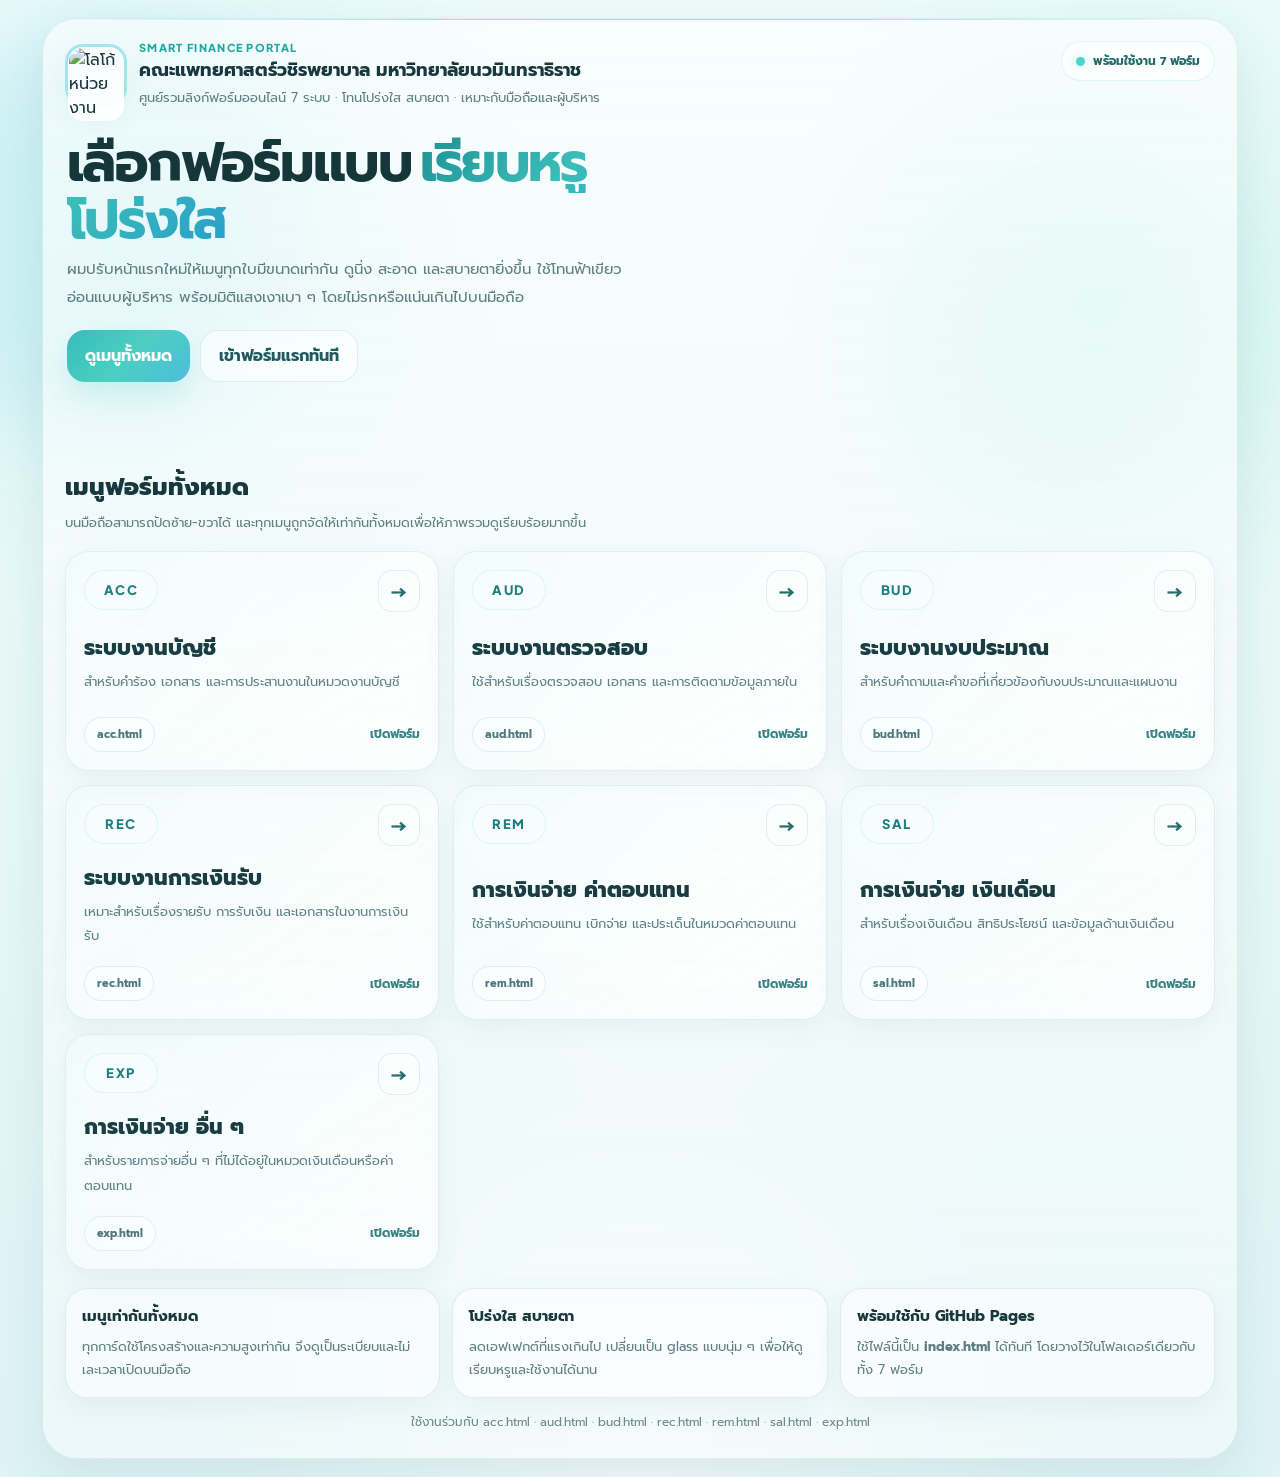
==== commit 20a6fe9f: "Update index.html" ====
--- a/index.html
+++ b/index.html
@@ -1,216 +1,499 @@
 <!DOCTYPE html>
 <html lang="th">
-  <head>
-    <meta charset="UTF-8">
-    <meta name="viewport" content="width=device-width, initial-scale=1, viewport-fit=cover">
-    <title>ฟอร์มรับคำร้อง - ฝ่ายการคลัง</title>
-    <link rel="stylesheet" href="style.css">
-  </head>
-  <body>
-    <div class="page">
-      <div class="shell">
-        <section class="hero">
-          <div class="hero-topbar">
-            <div class="hero-topbar-left">
-              <div class="inst-line-1">Vajira Hospital Faculty of Medicine</div>
-              <div class="inst-line-2">ฝ่ายการคลัง • คณะแพทยศาสตร์วชิรพยาบาล มหาวิทยาลัยนวมินทราธิราช</div>
+<head>
+  <meta charset="UTF-8">
+  <meta name="viewport" content="width=device-width, initial-scale=1, viewport-fit=cover">
+  <title>Finance Smart Portal</title>
+  <meta name="description" content="ศูนย์รวมฟอร์มออนไลน์ 7 ระบบ แบบโปร่งใส สบายตา รองรับมือถือ">
+  <link rel="preconnect" href="https://fonts.googleapis.com">
+  <link rel="preconnect" href="https://fonts.gstatic.com" crossorigin>
+  <link href="https://fonts.googleapis.com/css2?family=Prompt:wght@300;400;500;600;700;800&family=Plus+Jakarta+Sans:wght@500;600;700;800&display=swap" rel="stylesheet">
+  <style>
+    :root{
+      --bg1:#eefbfb;
+      --bg2:#e7f8f6;
+      --bg3:#dff3f6;
+      --glass:rgba(255,255,255,.54);
+      --glass-strong:rgba(255,255,255,.72);
+      --line:rgba(70,140,145,.14);
+      --line-strong:rgba(70,140,145,.20);
+      --text:#18383d;
+      --muted:#5f7f84;
+      --mint:#40d7c4;
+      --cyan:#57cfe1;
+      --teal:#1ea8a3;
+      --shadow:0 18px 50px rgba(63, 126, 129, .12);
+      --shadow-soft:0 10px 28px rgba(63, 126, 129, .08);
+      --radius-xl:30px;
+      --radius-lg:24px;
+      --radius-md:18px;
+      --safe-top:max(18px, env(safe-area-inset-top));
+      --safe-bottom:max(18px, env(safe-area-inset-bottom));
+    }
+
+    *{box-sizing:border-box;-webkit-tap-highlight-color:transparent}
+    html,body{margin:0;min-height:100%;scroll-behavior:smooth}
+    body{
+      font-family:"Prompt",system-ui,sans-serif;
+      color:var(--text);
+      background:
+        radial-gradient(circle at 12% 16%, rgba(87,207,225,.14), transparent 24%),
+        radial-gradient(circle at 88% 18%, rgba(64,215,196,.12), transparent 22%),
+        radial-gradient(circle at 50% 100%, rgba(255,255,255,.55), transparent 28%),
+        linear-gradient(180deg, var(--bg1), var(--bg2) 50%, var(--bg3));
+      overflow-x:hidden;
+    }
+
+    .bg-blur,
+    .bg-blur::before,
+    .bg-blur::after{
+      content:"";
+      position:fixed;
+      border-radius:999px;
+      filter:blur(40px);
+      pointer-events:none;
+      z-index:0;
+    }
+    .bg-blur{width:32vw;height:32vw;left:-8vw;top:3vh;background:rgba(87,207,225,.12);animation:float1 14s ease-in-out infinite}
+    .bg-blur::before{width:28vw;height:28vw;right:-72vw;top:16vh;background:rgba(64,215,196,.10);animation:float2 16s ease-in-out infinite}
+    .bg-blur::after{width:30vw;height:30vw;left:46vw;top:70vh;background:rgba(255,255,255,.38);animation:float3 18s ease-in-out infinite}
+
+    .page{position:relative;z-index:1;max-width:1240px;margin:0 auto;padding:var(--safe-top) 14px var(--safe-bottom)}
+
+    .shell{
+      position:relative;
+      border:1px solid var(--line);
+      background:linear-gradient(180deg, rgba(255,255,255,.62), rgba(255,255,255,.42));
+      backdrop-filter:blur(18px);
+      box-shadow:var(--shadow);
+      border-radius:34px;
+      overflow:hidden;
+    }
+    .shell::before{
+      content:"";
+      position:absolute;inset:0 0 auto 0;height:1px;
+      background:linear-gradient(90deg, transparent, rgba(87,207,225,.55), rgba(64,215,196,.55), transparent);
+    }
+
+    .hero{padding:18px}
+    .topbar{
+      display:flex;align-items:flex-start;justify-content:space-between;gap:12px;flex-wrap:wrap;
+      margin-bottom:16px;
+    }
+    .brand{display:flex;gap:12px;align-items:center;min-width:0}
+    .logo{
+      width:62px;height:62px;border-radius:18px;flex:0 0 auto;padding:3px;
+      background:linear-gradient(135deg, rgba(87,207,225,.5), rgba(64,215,196,.45));
+      box-shadow:var(--shadow-soft);
+    }
+    .logo img{
+      width:100%;height:100%;object-fit:cover;border-radius:15px;background:rgba(255,255,255,.95);
+      border:1px solid rgba(255,255,255,.7);
+    }
+    .eyebrow{
+      font-family:"Plus Jakarta Sans",sans-serif;
+      font-size:11px;font-weight:800;letter-spacing:.12em;text-transform:uppercase;
+      color:var(--teal);margin-bottom:4px;
+    }
+    .org{font-size:16px;font-weight:700;line-height:1.4}
+    .suborg{margin-top:4px;font-size:12px;line-height:1.7;color:var(--muted)}
+
+    .status{
+      display:inline-flex;align-items:center;gap:8px;min-height:40px;padding:10px 14px;border-radius:999px;
+      border:1px solid rgba(64,215,196,.18);
+      background:rgba(255,255,255,.5);
+      color:#226a68;font-size:12px;font-weight:700;backdrop-filter:blur(10px);
+    }
+    .status i{
+      width:9px;height:9px;border-radius:50%;display:inline-block;
+      background:linear-gradient(180deg, var(--mint), var(--cyan));
+      box-shadow:0 0 12px rgba(64,215,196,.45);
+    }
+
+    .hero-grid{display:grid;grid-template-columns:1fr;gap:16px;align-items:stretch}
+
+    .intro{
+      padding:6px 2px 2px;
+    }
+    .intro h1{
+      margin:0 0 10px;
+      font-family:"Plus Jakarta Sans","Prompt",sans-serif;
+      font-size:clamp(28px, 9vw, 54px);
+      line-height:1.05;
+      letter-spacing:-.03em;
+      color:#16373a;
+    }
+    .intro h1 span{
+      background:linear-gradient(135deg, #1d8e95, #3bbdb8 48%, #299fca);
+      -webkit-background-clip:text;background-clip:text;color:transparent;
+    }
+    .intro p{
+      margin:0;
+      font-size:14px;
+      line-height:1.9;
+      color:var(--muted);
+      max-width:640px;
+    }
+
+    .hero-actions{display:flex;gap:10px;flex-wrap:wrap;margin-top:18px}
+    .btn{
+      display:inline-flex;align-items:center;justify-content:center;gap:8px;
+      min-height:50px;padding:13px 18px;border-radius:18px;text-decoration:none;font-weight:700;
+      transition:transform .18s ease, box-shadow .18s ease, border-color .18s ease;
+    }
+    .btn:active{transform:scale(.985)}
+    .btn-main{
+      color:white;
+      background:linear-gradient(135deg, #37bcbc, #4ccfc0 50%, #4dbddb);
+      box-shadow:0 14px 30px rgba(56, 185, 180, .18);
+    }
+    .btn-sub{
+      color:#1d5b60;
+      background:rgba(255,255,255,.58);
+      border:1px solid var(--line);
+    }
+
+    .hero-panel{
+      min-height:210px;
+      border-radius:28px;
+      background:linear-gradient(180deg, rgba(255,255,255,.56), rgba(255,255,255,.36));
+      border:1px solid var(--line);
+      box-shadow:var(--shadow-soft);
+      overflow:hidden;
+      position:relative;
+    }
+    .hero-panel::before{
+      content:"";
+      position:absolute;inset:0;
+      background:
+        linear-gradient(rgba(64,215,196,.08) 1px, transparent 1px),
+        linear-gradient(90deg, rgba(87,207,225,.07) 1px, transparent 1px);
+      background-size:26px 26px;
+      mask-image:linear-gradient(180deg, rgba(0,0,0,.95), rgba(0,0,0,.28));
+    }
+    .hero-panel::after{
+      content:"";
+      position:absolute;inset:auto -30px -30px auto;width:180px;height:180px;border-radius:50%;
+      background:radial-gradient(circle, rgba(87,207,225,.18), transparent 65%);
+    }
+    .panel-content{
+      position:absolute;inset:0;padding:18px;display:flex;flex-direction:column;justify-content:space-between;
+    }
+    .panel-card{
+      align-self:flex-start;
+      min-width:160px;
+      border-radius:20px;
+      padding:14px 14px 12px;
+      background:rgba(255,255,255,.52);
+      border:1px solid rgba(87,207,225,.16);
+      box-shadow:var(--shadow-soft);
+      backdrop-filter:blur(10px);
+    }
+    .panel-card strong{display:block;font-size:12px;color:#28787f;margin-bottom:6px}
+    .panel-card span{display:block;font-size:18px;font-weight:800;font-family:"Plus Jakarta Sans",sans-serif;color:#16373a}
+    .panel-line{
+      display:flex;justify-content:space-between;gap:10px;align-items:center;
+      border-radius:18px;padding:12px 14px;background:rgba(255,255,255,.48);border:1px solid var(--line);
+      color:#2b6970;font-weight:600;font-size:13px;
+    }
+
+    .section{padding:18px}
+    .section-head{margin-bottom:14px}
+    .section-head h2{margin:0 0 6px;font-size:24px;font-weight:800;color:#17383d}
+    .section-head p{margin:0;font-size:13px;line-height:1.8;color:var(--muted)}
+
+    .cards-wrap{
+      margin:0 -18px;
+      padding:2px 18px 10px;
+      overflow-x:auto;
+      -webkit-overflow-scrolling:touch;
+      scrollbar-width:none;
+      scroll-snap-type:x mandatory;
+    }
+    .cards-wrap::-webkit-scrollbar{display:none}
+    .cards{
+      display:grid;
+      grid-auto-flow:column;
+      grid-auto-columns:86%;
+      gap:14px;
+    }
+
+    .card{
+      position:relative;
+      display:flex;
+      flex-direction:column;
+      justify-content:space-between;
+      min-height:220px;
+      padding:18px;
+      border-radius:24px;
+      text-decoration:none;
+      color:inherit;
+      scroll-snap-align:start;
+      background:linear-gradient(180deg, rgba(255,255,255,.62), rgba(255,255,255,.44));
+      border:1px solid var(--line);
+      box-shadow:var(--shadow-soft);
+      backdrop-filter:blur(16px);
+      transition:transform .18s ease, box-shadow .18s ease, border-color .18s ease;
+    }
+    .card:active{transform:scale(.985)}
+    .card::before{
+      content:"";
+      position:absolute;inset:0;border-radius:24px;
+      background:linear-gradient(145deg, rgba(87,207,225,.06), rgba(64,215,196,.02) 55%, rgba(255,255,255,.08));
+      pointer-events:none;
+    }
+    .card-top{display:flex;align-items:flex-start;justify-content:space-between;gap:12px}
+    .code{
+      display:inline-flex;align-items:center;justify-content:center;
+      min-width:74px;min-height:40px;padding:8px 14px;border-radius:999px;
+      background:rgba(255,255,255,.72);
+      border:1px solid rgba(64,215,196,.16);
+      color:#1b7a7b;font-family:"Plus Jakarta Sans",sans-serif;font-size:13px;font-weight:800;letter-spacing:.12em;
+    }
+    .go{
+      width:42px;height:42px;border-radius:14px;display:grid;place-items:center;
+      background:rgba(255,255,255,.62);border:1px solid var(--line);color:#246a6c;font-size:20px;font-weight:700;
+      flex:0 0 auto;
+    }
+    .card-mid{padding-top:18px}
+    .card h3{margin:0 0 8px;font-size:21px;line-height:1.35;font-weight:800;color:#17383d}
+    .card p{margin:0;font-size:13px;line-height:1.85;color:var(--muted)}
+    .card-bottom{
+      display:flex;align-items:center;justify-content:space-between;gap:10px;margin-top:18px;
+    }
+    .tag{
+      display:inline-flex;align-items:center;min-height:34px;padding:8px 12px;border-radius:999px;
+      background:rgba(255,255,255,.55);border:1px solid var(--line);font-size:11px;font-weight:700;color:#4d767b;
+    }
+    .hint{font-size:12px;font-weight:700;color:#2d7b7c}
+
+    .info-grid{display:grid;grid-template-columns:1fr;gap:12px;margin-top:18px}
+    .info{
+      padding:16px;border-radius:22px;background:rgba(255,255,255,.46);border:1px solid var(--line);box-shadow:var(--shadow-soft);
+    }
+    .info h3{margin:0 0 8px;font-size:15px;font-weight:700;color:#17383d}
+    .info p{margin:0;font-size:13px;line-height:1.8;color:var(--muted)}
+
+    .foot{padding:14px 4px 2px;text-align:center;font-size:12px;line-height:1.8;color:#6a8a8e}
+
+    .reveal{opacity:0;transform:translateY(14px);transition:opacity .55s ease, transform .55s ease}
+    .reveal.show{opacity:1;transform:none}
+
+    @media (min-width:760px){
+      .page{padding-left:18px;padding-right:18px}
+      .hero{padding:22px}
+      .section{padding:22px}
+      .org{font-size:18px}
+      .suborg{font-size:13px}
+      .hero-grid{grid-template-columns:1.03fr .97fr;gap:18px}
+      .intro p{font-size:15px}
+      .cards-wrap{margin:0;padding:2px 0 0;overflow:visible;scroll-snap-type:none}
+      .cards{grid-auto-flow:unset;grid-auto-columns:unset;grid-template-columns:repeat(2, minmax(0,1fr))}
+      .info-grid{grid-template-columns:repeat(3, minmax(0,1fr))}
+    }
+
+    @media (min-width:1120px){
+      .page{padding-left:22px;padding-right:22px}
+      .cards{grid-template-columns:repeat(3, minmax(0,1fr))}
+    }
+
+    @keyframes float1{0%,100%{transform:translate3d(0,0,0)}50%{transform:translate3d(8px,-10px,0)}}
+    @keyframes float2{0%,100%{transform:translate3d(0,0,0)}50%{transform:translate3d(-8px,8px,0)}}
+    @keyframes float3{0%,100%{transform:translate3d(0,0,0)}50%{transform:translate3d(8px,-6px,0)}}
+  </style>
+</head>
+<body>
+  <div class="bg-blur"></div>
+
+  <main class="page">
+    <div class="shell reveal">
+      <section class="hero">
+        <div class="topbar">
+          <div class="brand">
+            <div class="logo">
+              <img src="https://drive.google.com/thumbnail?id=11pn9kzQIox1rgSxTGEpkeTaKn_-sllod&sz=w400" alt="โลโก้หน่วยงาน">
             </div>
-            <div class="hero-topbar-right">Executive Service Portal</div>
-          </div>
-
-          <div class="hero-main">
-            <div class="logo-frame">
-              <img
-                id="mainLogo"
-                src="https://drive.google.com/thumbnail?id=11pn9kzQIox1rgSxTGEpkeTaKn_-sllod&sz=w400"
-                alt="Logo"
-                loading="eager"
-                decoding="async"
-                onerror="this.onerror=null;this.src='https://drive.google.com/uc?export=view&id=11pn9kzQIox1rgSxTGEpkeTaKn_-sllod';"
-              >
+            <div>
+              <div class="eyebrow">Smart Finance Portal</div>
+              <div class="org">คณะแพทยศาสตร์วชิรพยาบาล มหาวิทยาลัยนวมินทราธิราช</div>
+              <div class="suborg">ศูนย์รวมลิงก์ฟอร์มออนไลน์ 7 ระบบ · โทนโปร่งใส สบายตา · เหมาะกับมือถือและผู้บริหาร</div>
             </div>
-
-            <div class="hero-content">
-              <div class="hero-badge">VVIP Financial Support Experience</div>
-              <h1 class="hero-title">ฟอร์มรับคำร้อง</h1>
-              <p class="hero-subtitle">ระบบงานบัญชี สำหรับบุคลากรภายในองค์กร พร้อมยืนยันตัวตนด้วยอีเมลมหาวิทยาลัยก่อนส่งคำร้อง</p>
+          </div>
+          <div class="status"><i></i> พร้อมใช้งาน 7 ฟอร์ม</div>
+        </div>
+
+        <div class="hero-grid">
+          <div class="intro reveal">
+            <h1>เลือกฟอร์มแบบ <span>เรียบหรู โปร่งใส</span></h1>
+            <p>
+              ผมปรับหน้าแรกใหม่ให้เมนูทุกใบมีขนาดเท่ากัน ดูนิ่ง สะอาด และสบายตายิ่งขึ้น
+              ใช้โทนฟ้าเขียวอ่อนแบบผู้บริหาร พร้อมมิติแสงเงาเบา ๆ โดยไม่รกหรือแน่นเกินไปบนมือถือ
+            </p>
+            <div class="hero-actions">
+              <a class="btn btn-main" href="#forms">ดูเมนูทั้งหมด</a>
+              <a class="btn btn-sub" href="acc.html">เข้าฟอร์มแรกทันที</a>
             </div>
-          </div>
-        </section>
-
-        <div class="content">
-          <section class="panel">
-            <div class="panel-head">
-              <h2 class="panel-title">ยืนยันตัวตนก่อนกรอกคำร้อง</h2>
-              <p class="panel-sub">กรุณาใช้อีเมล @nmu.ac.th เพื่อรับ OTP และปลดล็อกแบบฟอร์มสำหรับการส่งคำร้อง</p>
-            </div>
-
-            <div class="panel-body">
-              <div class="field">
-                <label>อีเมลสำหรับรับ OTP (@nmu.ac.th)</label>
-                <div class="verify-layout">
-                  <div class="input-shell">
-                    <input type="email" id="ownerEmail" placeholder="name@nmu.ac.th" autocomplete="email">
-                  </div>
-                  <button class="btn-primary" type="button" id="otpBtn" onclick="openOtpFlow()">ส่ง OTP</button>
-                </div>
-
-                <div class="note">ต้องยืนยันอีเมลให้เรียบร้อยก่อน จึงจะกรอกข้อมูลคำร้องได้</div>
-                <div id="verifiedBadge" class="verified-badge hidden"></div>
-              </div>
-            </div>
-          </section>
-
-          <section class="panel form-locked" id="ticketFormArea">
-            <div class="panel-head">
-              <h2 class="panel-title">ข้อมูลคำร้อง</h2>
-              <p class="panel-sub">กรอกข้อมูลให้ครบถ้วนเพื่อให้เจ้าหน้าที่ดำเนินการได้อย่างรวดเร็วและถูกต้อง</p>
-            </div>
-
-            <div class="panel-body">
-              <div class="grid">
-                <div class="field full">
-                  <label>ส่งระบบ *</label>
-                  <div class="input-shell">
-                    <select id="sendSystem">
-                      <option value="">-- กรุณาเลือก --</option>
-                    </select>
-                  </div>
-                </div>
-
-                <div class="field">
-                  <label>คำนำหน้า *</label>
-                  <div class="input-shell">
-                    <select id="titleName">
-                      <option value="">-- กรุณาเลือก --</option>
-                      <option value="นาย">นาย</option>
-                      <option value="นาง">นาง</option>
-                      <option value="นางสาว">นางสาว</option>
-                      <option value="อื่นๆ">อื่นๆ</option>
-                    </select>
-                  </div>
-                </div>
-
-                <div class="field">
-                  <label>ชื่อ-นามสกุล *</label>
-                  <div class="input-shell">
-                    <input type="text" id="fullName" autocomplete="name">
-                  </div>
-                </div>
-
-                <div class="field full">
-                  <label>เพศ *</label>
-                  <div class="radio-wrap">
-                    <label class="radio-pill"><input type="radio" name="gender" value="ชาย"> ชาย</label>
-                    <label class="radio-pill"><input type="radio" name="gender" value="หญิง"> หญิง</label>
-                    <label class="radio-pill"><input type="radio" name="gender" value="ไม่ระบุ"> ไม่ระบุ</label>
-                  </div>
-                </div>
-
-                <div class="field">
-                  <label>ส่วนงาน *</label>
-                  <div class="input-shell">
-                    <select id="division">
-                      <option value="">-- กรุณาเลือกส่วนงาน --</option>
-                    </select>
-                  </div>
-                </div>
-
-                <div class="field">
-                  <label>ฝ่าย *</label>
-                  <div class="input-shell">
-                    <select id="department">
-                      <option value="">-- กรุณาเลือกฝ่าย --</option>
-                    </select>
-                  </div>
-                </div>
-
-                <div class="field full">
-                  <label>เบอร์ภายใน *</label>
-                  <div class="input-shell">
-                    <input type="text" id="phone" inputmode="numeric">
-                  </div>
-                </div>
-
-                <div class="field full">
-                  <label>ตั้งคำถามหรือข้อสงสัย *</label>
-                  <div class="input-shell">
-                    <input type="text" id="question">
-                  </div>
-                </div>
-
-                <div class="field full">
-                  <label>รายละเอียดเพิ่มเติม</label>
-                  <div class="input-shell">
-                    <textarea id="detail"></textarea>
-                  </div>
-                </div>
-
-                <div class="field full">
-                  <label>แนบไฟล์</label>
-                  <div class="file-card">
-                    <div class="input-shell">
-                      <input type="file" id="files" multiple>
-                    </div>
-                    <div class="note">รองรับ PDF / JPG / PNG / DOCX และควรใช้ไฟล์ขนาดไม่ใหญ่มาก</div>
-                    <div id="fileSummary" class="file-summary">ยังไม่ได้เลือกไฟล์</div>
-                  </div>
-                </div>
-              </div>
-
-              <div class="vvip-box">
-                เวอร์ชันนี้ออกแบบในแนวผู้บริหารและบุคลากรภายในองค์กร โดยคงความหรูหราและความชัดเจนในการใช้งานบนมือถือ หากแนบไฟล์จำนวนมากหรือไฟล์ขนาดใหญ่มาก การส่งข้อมูลอาจใช้เวลานานขึ้น
-              </div>
-
-              <div class="actions">
-                <button class="btn-primary" type="button" id="submitBtn" onclick="submitTicket()">ยืนยัน ส่งคำร้อง</button>
-                <button class="btn-secondary" type="button" onclick="resetForm()">ล้างข้อมูล</button>
-              </div>
-            </div>
-          </section>
+            
+          </div>
+
+      <script
+  src="https://unpkg.com/@lottiefiles/dotlottie-wc@0.9.3/dist/dotlottie-wc.js"
+  type="module"
+></script>
+
+<dotlottie-wc
+  src="https://lottie.host/8570b67f-eb35-4d57-af81-6ee74ea445f0/9Lt4O85BWE.lottie"
+  style="width: 300px;height: 300px"
+  autoplay
+  loop
+></dotlottie-wc>
+      </section>
+
+      <section class="section" id="forms">
+        <div class="section-head reveal">
+          <h2>เมนูฟอร์มทั้งหมด</h2>
+          <p>บนมือถือสามารถปัดซ้าย‑ขวาได้ และทุกเมนูถูกจัดให้เท่ากันทั้งหมดเพื่อให้ภาพรวมดูเรียบร้อยมากขึ้น</p>
         </div>
-      </div>
+
+        <div class="cards-wrap reveal">
+          <div class="cards">
+            <a class="card" href="acc.html">
+              <div class="card-top">
+                <div class="code">ACC</div>
+                <div class="go">→</div>
+              </div>
+              <div class="card-mid">
+                <h3>ระบบงานบัญชี</h3>
+                <p>สำหรับคำร้อง เอกสาร และการประสานงานในหมวดงานบัญชี</p>
+              </div>
+              <div class="card-bottom">
+                <span class="tag">acc.html</span>
+                <span class="hint">เปิดฟอร์ม</span>
+              </div>
+            </a>
+
+            <a class="card" href="aud.html">
+              <div class="card-top">
+                <div class="code">AUD</div>
+                <div class="go">→</div>
+              </div>
+              <div class="card-mid">
+                <h3>ระบบงานตรวจสอบ</h3>
+                <p>ใช้สำหรับเรื่องตรวจสอบ เอกสาร และการติดตามข้อมูลภายใน</p>
+              </div>
+              <div class="card-bottom">
+                <span class="tag">aud.html</span>
+                <span class="hint">เปิดฟอร์ม</span>
+              </div>
+            </a>
+
+            <a class="card" href="bud.html">
+              <div class="card-top">
+                <div class="code">BUD</div>
+                <div class="go">→</div>
+              </div>
+              <div class="card-mid">
+                <h3>ระบบงานงบประมาณ</h3>
+                <p>สำหรับคำถามและคำขอที่เกี่ยวข้องกับงบประมาณและแผนงาน</p>
+              </div>
+              <div class="card-bottom">
+                <span class="tag">bud.html</span>
+                <span class="hint">เปิดฟอร์ม</span>
+              </div>
+            </a>
+
+            <a class="card" href="rec.html">
+              <div class="card-top">
+                <div class="code">REC</div>
+                <div class="go">→</div>
+              </div>
+              <div class="card-mid">
+                <h3>ระบบงานการเงินรับ</h3>
+                <p>เหมาะสำหรับเรื่องรายรับ การรับเงิน และเอกสารในงานการเงินรับ</p>
+              </div>
+              <div class="card-bottom">
+                <span class="tag">rec.html</span>
+                <span class="hint">เปิดฟอร์ม</span>
+              </div>
+            </a>
+
+            <a class="card" href="rem.html">
+              <div class="card-top">
+                <div class="code">REM</div>
+                <div class="go">→</div>
+              </div>
+              <div class="card-mid">
+                <h3>การเงินจ่าย ค่าตอบแทน</h3>
+                <p>ใช้สำหรับค่าตอบแทน เบิกจ่าย และประเด็นในหมวดค่าตอบแทน</p>
+              </div>
+              <div class="card-bottom">
+                <span class="tag">rem.html</span>
+                <span class="hint">เปิดฟอร์ม</span>
+              </div>
+            </a>
+
+            <a class="card" href="sal.html">
+              <div class="card-top">
+                <div class="code">SAL</div>
+                <div class="go">→</div>
+              </div>
+              <div class="card-mid">
+                <h3>การเงินจ่าย เงินเดือน</h3>
+                <p>สำหรับเรื่องเงินเดือน สิทธิประโยชน์ และข้อมูลด้านเงินเดือน</p>
+              </div>
+              <div class="card-bottom">
+                <span class="tag">sal.html</span>
+                <span class="hint">เปิดฟอร์ม</span>
+              </div>
+            </a>
+
+            <a class="card" href="exp.html">
+              <div class="card-top">
+                <div class="code">EXP</div>
+                <div class="go">→</div>
+              </div>
+              <div class="card-mid">
+                <h3>การเงินจ่าย อื่น ๆ</h3>
+                <p>สำหรับรายการจ่ายอื่น ๆ ที่ไม่ได้อยู่ในหมวดเงินเดือนหรือค่าตอบแทน</p>
+              </div>
+              <div class="card-bottom">
+                <span class="tag">exp.html</span>
+                <span class="hint">เปิดฟอร์ม</span>
+              </div>
+            </a>
+          </div>
+        </div>
+
+        <div class="info-grid">
+          <div class="info reveal">
+            <h3>เมนูเท่ากันทั้งหมด</h3>
+            <p>ทุกการ์ดใช้โครงสร้างและความสูงเท่ากัน จึงดูเป็นระเบียบและไม่เละเวลาเปิดบนมือถือ</p>
+          </div>
+          <div class="info reveal">
+            <h3>โปร่งใส สบายตา</h3>
+            <p>ลดเอฟเฟกต์ที่แรงเกินไป เปลี่ยนเป็น glass แบบนุ่ม ๆ เพื่อให้ดูเรียบหรูและใช้งานได้นาน</p>
+          </div>
+          <div class="info reveal">
+            <h3>พร้อมใช้กับ GitHub Pages</h3>
+            <p>ใช้ไฟล์นี้เป็น <strong>index.html</strong> ได้ทันที โดยวางไว้ในโฟลเดอร์เดียวกับทั้ง 7 ฟอร์ม</p>
+          </div>
+        </div>
+
+        <div class="foot reveal">
+          ใช้งานร่วมกับ acc.html · aud.html · bud.html · rec.html · rem.html · sal.html · exp.html
+        </div>
+      </section>
     </div>
-
-    <div id="loadingOverlay" class="loading-overlay">
-      <div class="loading-box">
-        <div class="spinner"></div>
-        <div id="loadingText">กำลังดำเนินการ...</div>
-      </div>
-    </div>
-
-    <div id="otpModal" class="modal-backdrop">
-      <div class="modal">
-        <h3>ยืนยันอีเมล</h3>
-        <p id="otpModalText">กรุณากรอก OTP ที่ส่งไปยังอีเมลของท่าน</p>
-
-        <div class="field">
-          <label>OTP 6 หลัก</label>
-          <div class="input-shell">
-            <input type="text" id="otpInput" maxlength="6" inputmode="numeric" placeholder="กรอกรหัส 6 หลัก">
-          </div>
-        </div>
-
-        <div class="modal-actions">
-          <button class="btn-primary vip-dark" type="button" onclick="verifyOtp()">ยืนยัน OTP</button>
-          <button class="btn-outline" type="button" onclick="closeOtpModal()">ยกเลิก</button>
-        </div>
-      </div>
-    </div>
-
-    <div id="alertModal" class="modal-backdrop">
-      <div class="modal">
-        <div id="alertIcon" class="alert-icon alert-success">✓</div>
-        <h3 id="alertTitle">สำเร็จ</h3>
-        <p id="alertMessage">ทำรายการเรียบร้อยแล้ว</p>
-        <div id="alertExtra"></div>
-
-        <div class="modal-actions">
-          <button class="btn-primary vip-dark" type="button" onclick="closeAlertModal()">ตกลง</button>
-        </div>
-      </div>
-    </div>
-
-    <script src="app.js"></script>
-  </body>
-</html>+  </main>
+
+  <script>
+    const items = document.querySelectorAll('.reveal');
+    const io = new IntersectionObserver((entries) => {
+      entries.forEach(entry => {
+        if (entry.isIntersecting) entry.target.classList.add('show');
+      });
+    }, { threshold: 0.12 });
+    items.forEach(el => io.observe(el));
+  </script>
+</body>
+</html>
